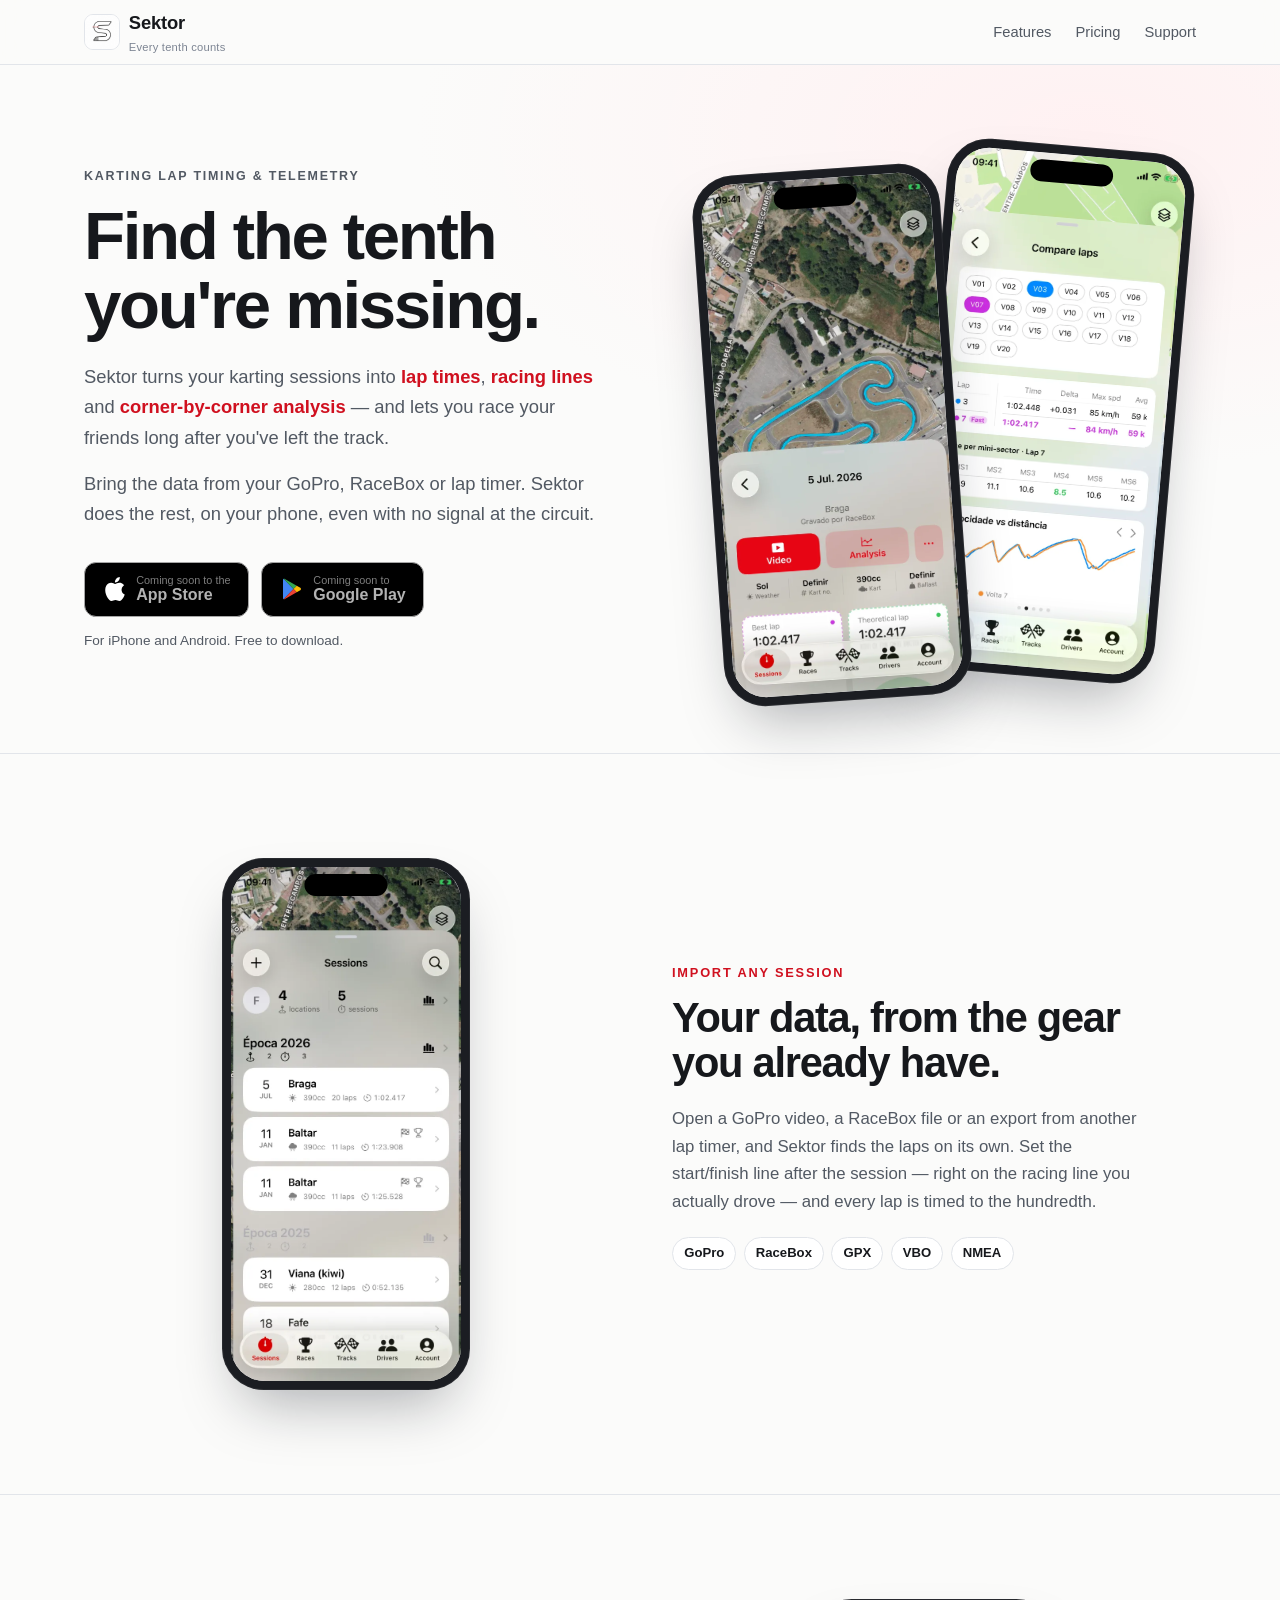
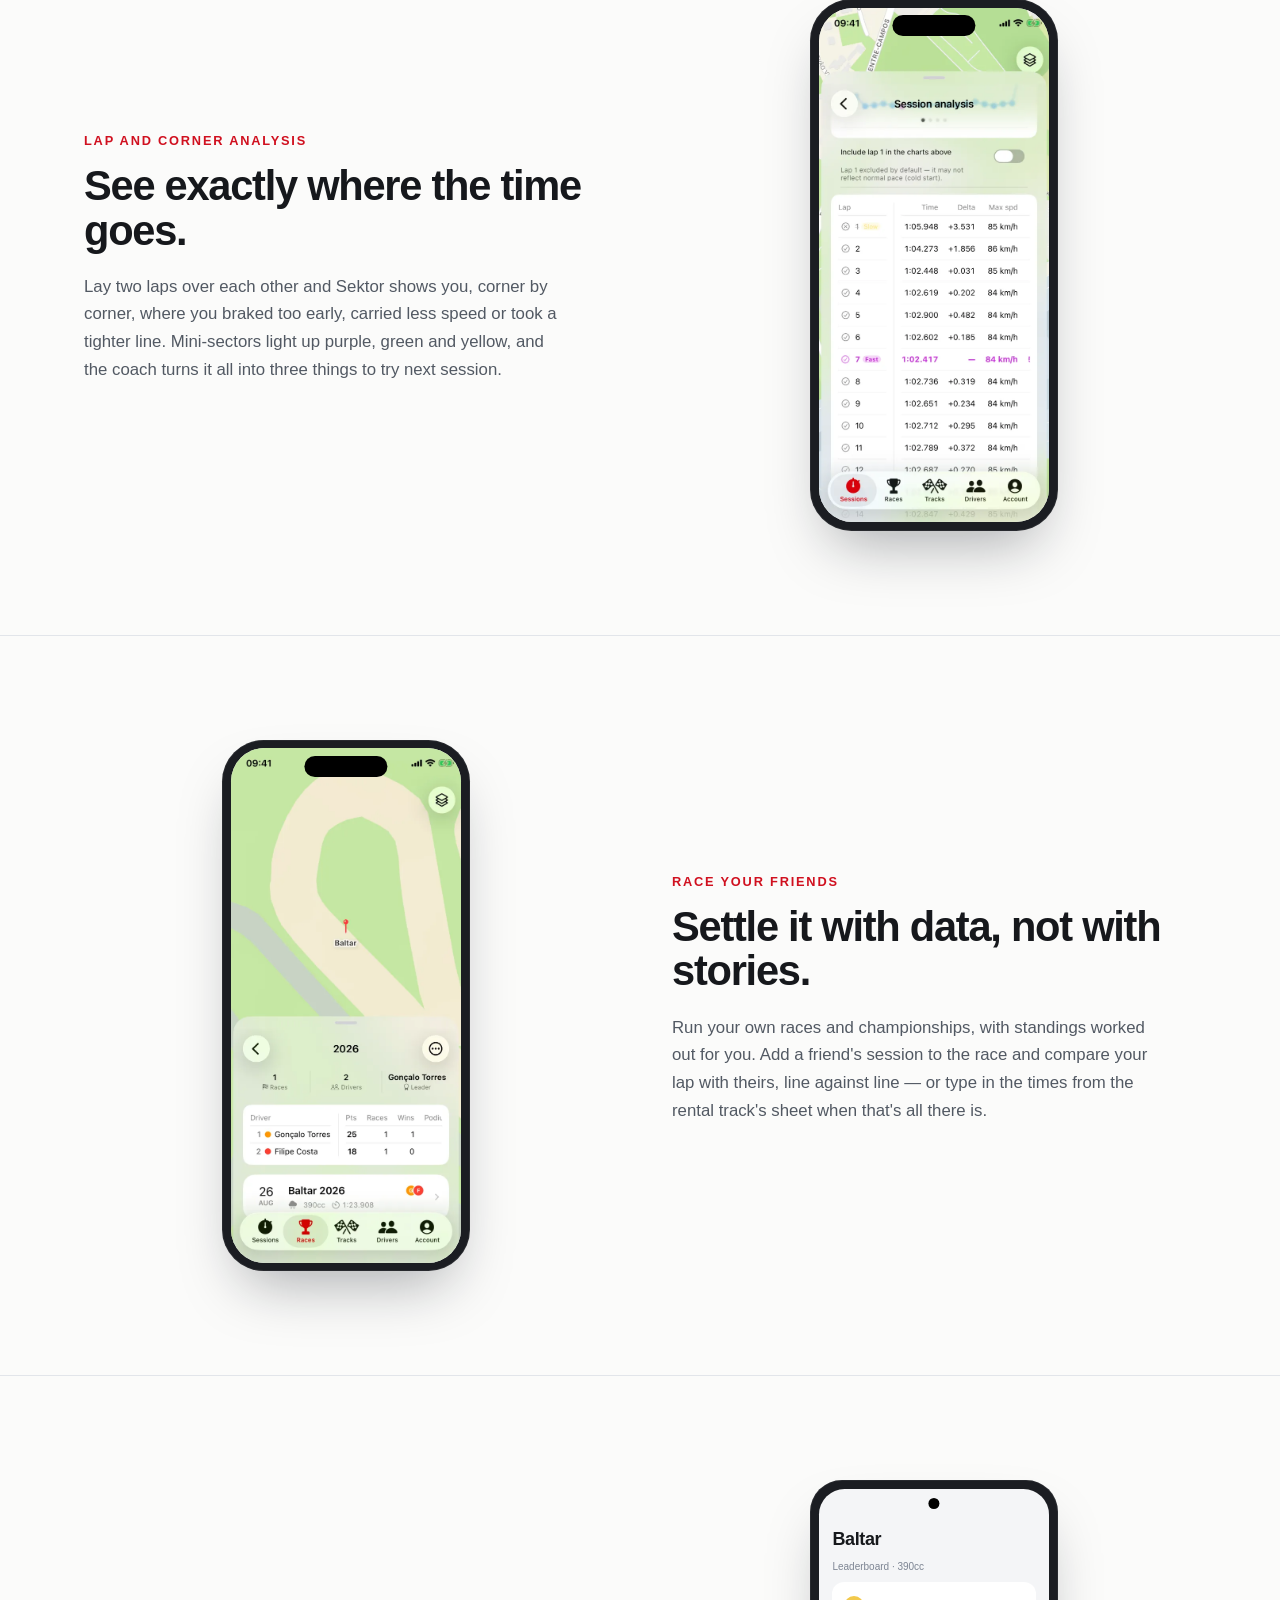
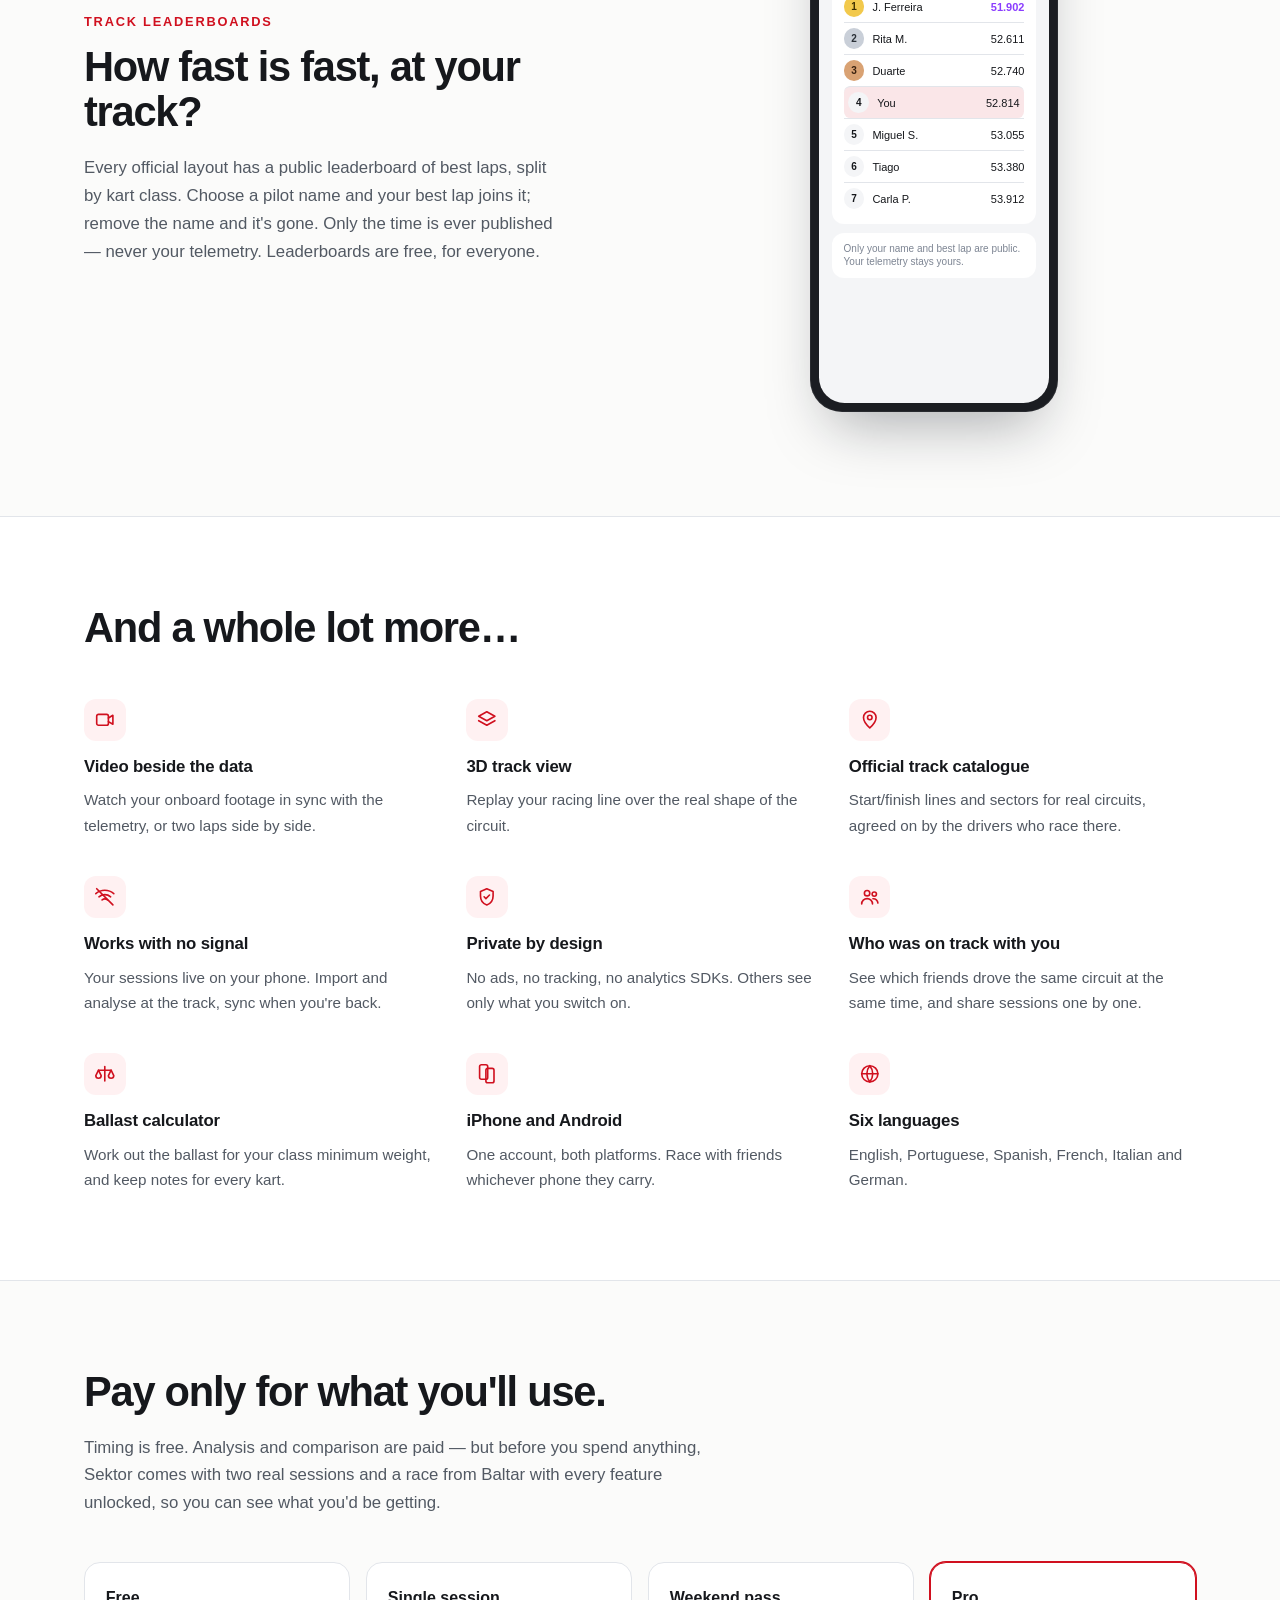
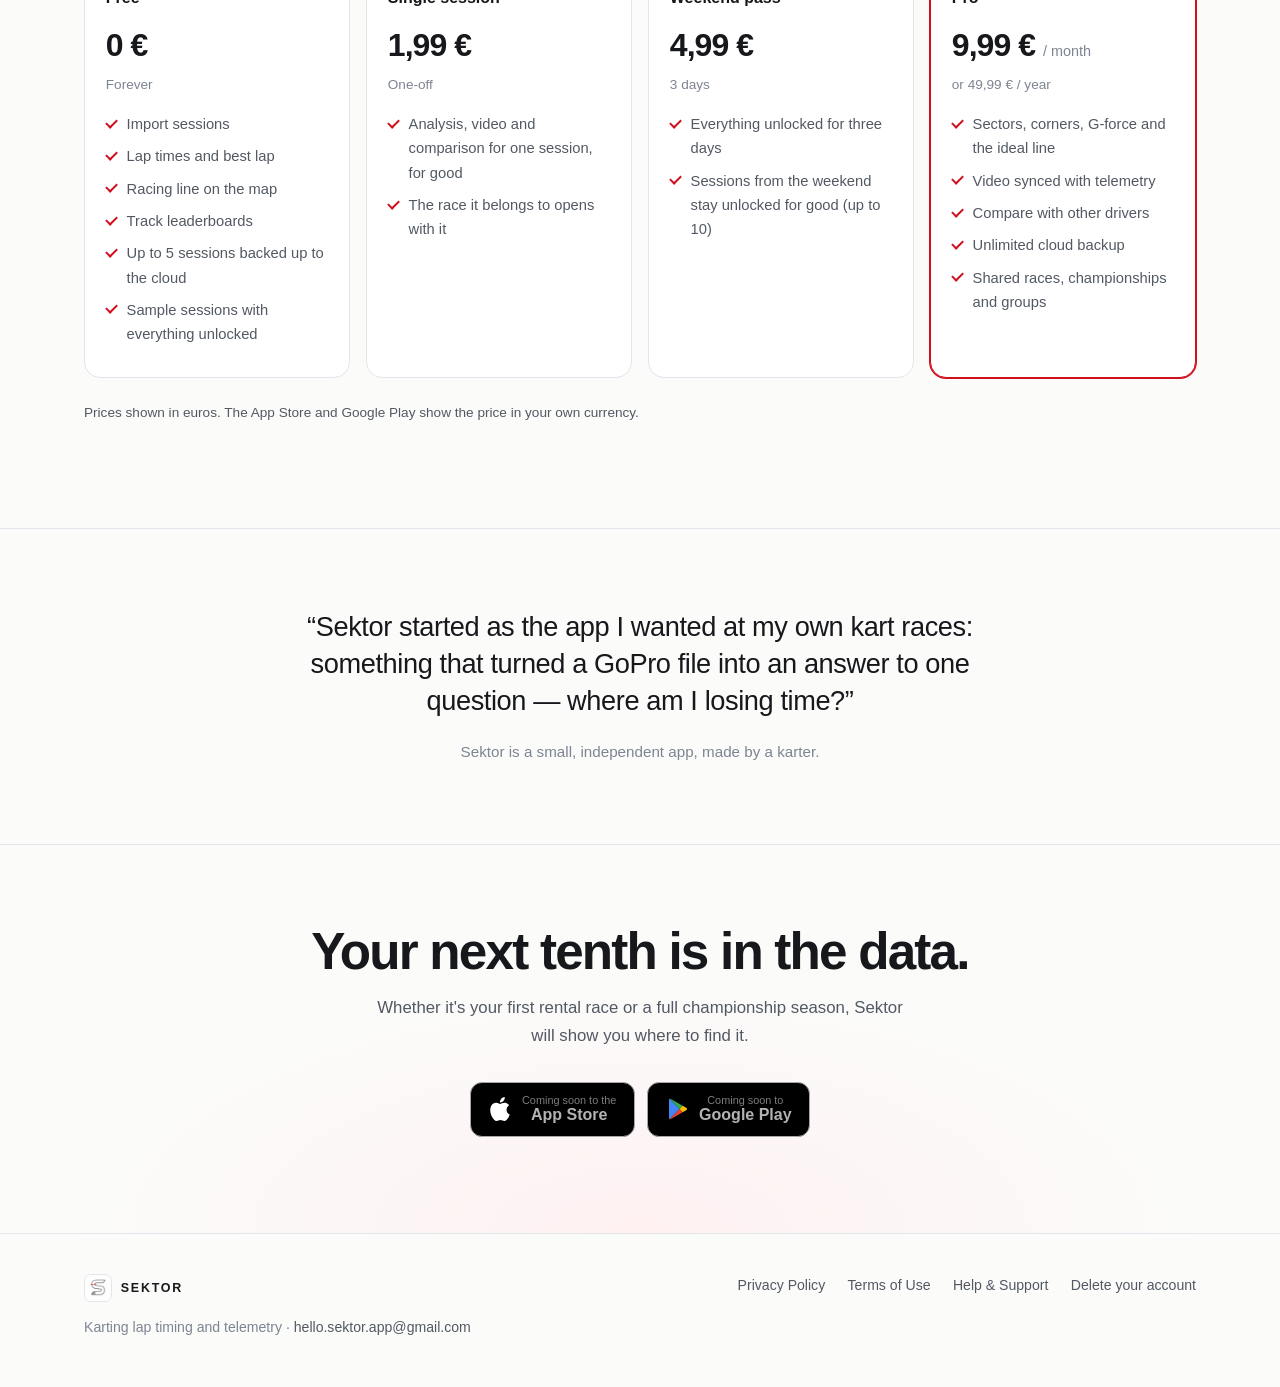
==== index.html @ b4185c24 "Botoes das lojas com os logotipos originais Co-Authored-By: Claude Opus 5.5 <noreply@anthropic.com>" ====
<!DOCTYPE html>
<html lang="en">
<head>
<meta charset="utf-8">
<meta name="viewport" content="width=device-width, initial-scale=1">
<title>Sektor · Karting lap timing and telemetry</title>
<meta name="description" content="Sektor turns your karting sessions into lap times, racing lines and corner-by-corner analysis — and lets you race your friends long after you've left the track. For iPhone and Android.">
<meta name="color-scheme" content="light dark">
<link rel="icon" href="icon.png">
<link rel="apple-touch-icon" href="icon.png">
<link rel="stylesheet" href="style.css">
</head>
<body class="home">

<svg width="0" height="0" style="position:absolute" aria-hidden="true">
  <defs>
    <linearGradient id="speed" x1="0" y1="0" x2="1" y2="1">
      <stop offset="0" stop-color="#e60514"/>
      <stop offset=".35" stop-color="#f2b705"/>
      <stop offset=".6" stop-color="#1fb85a"/>
      <stop offset=".85" stop-color="#f2b705"/>
      <stop offset="1" stop-color="#e60514"/>
    </linearGradient>
    <path id="track" d="M60 90 C60 65 85 60 105 70 L150 92 C172 103 170 130 148 134 L110 140 C95 143 95 158 110 162 L150 172 C175 179 172 212 148 216 L70 226 C45 229 35 210 45 195 L60 170 C68 158 62 145 50 140 C35 133 40 115 60 90 Z"/>
  </defs>
</svg>

<header class="topbar">
  <div class="container">
    <a class="brand" href="./"><img src="icon.png" alt=""><span>Sektor<small>Every tenth counts</small></span></a>
    <nav>
      <a href="#features">Features</a>
      <a href="#pricing">Pricing</a>
      <a href="suporte.html">Support</a>
    </nav>
  </div>
</header>

<main>

<section class="hero">
  <div class="container">
    <div>
      <p class="eyebrow">Karting lap timing &amp; telemetry</p>
      <h1>Find the tenth you're missing.</h1>
      <p class="lead">Sektor turns your karting sessions into <strong>lap times</strong>, <strong>racing lines</strong> and <strong>corner-by-corner analysis</strong> — and lets you race your friends long after you've left the track.</p>
      <p class="lead">Bring the data from your GoPro, RaceBox or lap timer. Sektor does the rest, on your phone, even with no signal at the circuit.</p>
      <div class="stores">
        <span class="store"><svg viewBox="0 0 24 24"><path d="M12.152 6.896c-.948 0-2.415-1.078-3.96-1.04-2.04.027-3.91 1.183-4.961 3.014-2.117 3.675-.546 9.103 1.519 12.09 1.013 1.454 2.208 3.09 3.792 3.039 1.52-.065 2.09-.987 3.935-.987 1.831 0 2.35.987 3.96.948 1.637-.026 2.676-1.48 3.676-2.948 1.156-1.688 1.636-3.325 1.662-3.415-.039-.013-3.182-1.221-3.22-4.857-.026-3.04 2.48-4.494 2.597-4.559-1.429-2.09-3.623-2.324-4.39-2.376-2-.156-3.675 1.09-4.61 1.09ZM15.53 3.83c.843-1.012 1.4-2.427 1.245-3.83-1.207.052-2.662.805-3.532 1.818-.78.896-1.454 2.338-1.273 3.714 1.338.104 2.715-.688 3.559-1.701"/></svg><span><span>Coming soon to the</span><b>App Store</b></span></span>
        <span class="store"><svg viewBox="0 0 24 24"><path fill="#4285F4" d="M3.6 1.8 13.5 12l-9.9 10.2c-.4-.2-.6-.6-.6-1.1V2.9c0-.5.2-.9.6-1.1Z"/><path fill="#34A853" d="M3.6 1.8c.3-.2.8-.2 1.3.1l11.8 6.8-3.2 3.3Z"/><path fill="#FBBC04" d="m16.7 8.7 3.6 2.1c.9.5.9 1.9 0 2.4l-3.6 2.1-3.2-3.3Z"/><path fill="#EA4335" d="M3.6 22.2 13.5 12l3.2 3.3-11.8 6.8c-.5.3-1 .3-1.3.1Z"/></svg><span><span>Coming soon to</span><b>Google Play</b></span></span>
      </div>
      <p class="store-note">For iPhone and Android. Free to download.</p>
    </div>

    <div class="phones" aria-hidden="true">
      <div class="phone ios">
        <div class="screen">
          <img src="screenshots/session-map.webp" alt="" width="600" height="1299">
        </div>
      </div>

      <div class="phone ios">
        <div class="screen">
          <img src="screenshots/compare-laps.webp" alt="" width="600" height="1299">
        </div>
      </div>
    </div>
  </div>
</section>

<section class="feature" id="features">
  <div class="container">
    <div class="copy">
      <h2>Import any session</h2>
      <h3>Your data, from the gear you already have.</h3>
      <p>Open a GoPro video, a RaceBox file or an export from another lap timer, and Sektor finds the laps on its own. Set the start/finish line after the session — right on the racing line you actually drove — and every lap is timed to the hundredth.</p>
      <ul class="chips">
        <li>GoPro</li><li>RaceBox</li><li>GPX</li><li>VBO</li><li>NMEA</li>
      </ul>
    </div>
    <div class="visual" aria-hidden="true">
      <div class="phone ios solo">
        <div class="screen">
          <img src="screenshots/sessions-list.webp" alt="" loading="lazy" width="600" height="1299">
        </div>
      </div>
    </div>
  </div>
</section>

<section class="feature">
  <div class="container">
    <div class="copy">
      <h2>Lap and corner analysis</h2>
      <h3>See exactly where the time goes.</h3>
      <p>Lay two laps over each other and Sektor shows you, corner by corner, where you braked too early, carried less speed or took a tighter line. Mini-sectors light up purple, green and yellow, and the coach turns it all into three things to try next session.</p>
    </div>
    <div class="visual" aria-hidden="true">
      <div class="phone ios solo">
        <div class="screen">
          <img src="screenshots/lap-table.webp" alt="" loading="lazy" width="600" height="1299">
        </div>
      </div>
    </div>
  </div>
</section>

<section class="feature">
  <div class="container">
    <div class="copy">
      <h2>Race your friends</h2>
      <h3>Settle it with data, not with stories.</h3>
      <p>Run your own races and championships, with standings worked out for you. Add a friend's session to the race and compare your lap with theirs, line against line — or type in the times from the rental track's sheet when that's all there is.</p>
    </div>
    <div class="visual" aria-hidden="true">
      <div class="phone ios solo">
        <div class="screen">
          <img src="screenshots/championship.webp" alt="" loading="lazy" width="600" height="1299">
        </div>
      </div>
    </div>
  </div>
</section>

<section class="feature">
  <div class="container">
    <div class="copy">
      <h2>Track leaderboards</h2>
      <h3>How fast is fast, at your track?</h3>
      <p>Every official layout has a public leaderboard of best laps, split by kart class. Choose a pilot name and your best lap joins it; remove the name and it's gone. Only the time is ever published — never your telemetry. Leaderboards are free, for everyone.</p>
    </div>
    <div class="visual" aria-hidden="true">
      <div class="phone android solo">
        <div class="screen">
          <div class="pane">
            <h3>Baltar</h3>
            <div class="sub">Leaderboard · 390cc</div>
            <div class="card">
              <ul class="rows">
                <li style="border-top:0"><span class="pos p1">1</span><span class="who">J. Ferreira</span><span class="best">51.902</span></li>
                <li><span class="pos p2">2</span><span class="who">Rita M.</span><span>52.611</span></li>
                <li><span class="pos p3">3</span><span class="who">Duarte</span><span>52.740</span></li>
                <li class="me"><span class="pos">4</span><span class="who">You</span><span>52.814</span></li>
                <li><span class="pos">5</span><span class="who">Miguel S.</span><span>53.055</span></li>
                <li><span class="pos">6</span><span class="who">Tiago</span><span>53.380</span></li>
                <li><span class="pos">7</span><span class="who">Carla P.</span><span>53.912</span></li>
              </ul>
            </div>
            <div class="card">
              <div class="sub">Only your name and best lap are public. Your telemetry stays yours.</div>
            </div>
          </div>
        </div>
      </div>
    </div>
  </div>
</section>

<section class="more">
  <div class="container">
    <h2 class="section-title">And a whole lot more…</h2>
    <div class="grid">
      <div>
        <div class="icon"><svg viewBox="0 0 24 24"><rect x="3" y="6" width="13" height="12" rx="2"/><path d="m16 10 5-3v10l-5-3"/></svg></div>
        <h4>Video beside the data</h4>
        <p>Watch your onboard footage in sync with the telemetry, or two laps side by side.</p>
      </div>
      <div>
        <div class="icon"><svg viewBox="0 0 24 24"><path d="M12 3 3 8l9 5 9-5-9-5Z"/><path d="m3 13 9 5 9-5"/></svg></div>
        <h4>3D track view</h4>
        <p>Replay your racing line over the real shape of the circuit.</p>
      </div>
      <div>
        <div class="icon"><svg viewBox="0 0 24 24"><path d="M12 21s-7-6.2-7-11.5A7 7 0 0 1 19 9.5C19 14.8 12 21 12 21Z"/><circle cx="12" cy="9.5" r="2.5"/></svg></div>
        <h4>Official track catalogue</h4>
        <p>Start/finish lines and sectors for real circuits, agreed on by the drivers who race there.</p>
      </div>
      <div>
        <div class="icon"><svg viewBox="0 0 24 24"><path d="M2 8.5a15 15 0 0 1 20 0"/><path d="M5.5 12a10 10 0 0 1 13 0"/><path d="M9 15.5a5 5 0 0 1 6 0"/><path d="M3 3l18 18"/></svg></div>
        <h4>Works with no signal</h4>
        <p>Your sessions live on your phone. Import and analyse at the track, sync when you're back.</p>
      </div>
      <div>
        <div class="icon"><svg viewBox="0 0 24 24"><path d="M12 3 5 6v5c0 4.5 3 8.5 7 10 4-1.5 7-5.5 7-10V6l-7-3Z"/><path d="m9 12 2 2 4-4"/></svg></div>
        <h4>Private by design</h4>
        <p>No ads, no tracking, no analytics SDKs. Others see only what you switch on.</p>
      </div>
      <div>
        <div class="icon"><svg viewBox="0 0 24 24"><circle cx="9" cy="8" r="3"/><path d="M3 20a6 6 0 0 1 12 0"/><circle cx="17" cy="9" r="2.4"/><path d="M15.5 14.2A5 5 0 0 1 21 19"/></svg></div>
        <h4>Who was on track with you</h4>
        <p>See which friends drove the same circuit at the same time, and share sessions one by one.</p>
      </div>
      <div>
        <div class="icon"><svg viewBox="0 0 24 24"><path d="M12 4v16"/><path d="M5 8h14"/><path d="m5 8-3 6a3 3 0 0 0 6 0L5 8Z"/><path d="m19 8-3 6a3 3 0 0 0 6 0l-3-6Z"/></svg></div>
        <h4>Ballast calculator</h4>
        <p>Work out the ballast for your class minimum weight, and keep notes for every kart.</p>
      </div>
      <div>
        <div class="icon"><svg viewBox="0 0 24 24"><rect x="4" y="2" width="9" height="16" rx="2"/><rect x="11" y="6" width="9" height="16" rx="2"/></svg></div>
        <h4>iPhone and Android</h4>
        <p>One account, both platforms. Race with friends whichever phone they carry.</p>
      </div>
      <div>
        <div class="icon"><svg viewBox="0 0 24 24"><circle cx="12" cy="12" r="9"/><path d="M3 12h18"/><path d="M12 3a14 14 0 0 1 0 18a14 14 0 0 1 0-18Z"/></svg></div>
        <h4>Six languages</h4>
        <p>English, Portuguese, Spanish, French, Italian and German.</p>
      </div>
    </div>
  </div>
</section>

<section class="pricing" id="pricing">
  <div class="container">
    <h2 class="section-title">Pay only for what you'll use.</h2>
    <p class="intro">Timing is free. Analysis and comparison are paid — but before you spend anything, Sektor comes with two real sessions and a race from Baltar with every feature unlocked, so you can see what you'd be getting.</p>
    <div class="plans">
      <div class="plan">
        <h4>Free</h4>
        <div class="price">0 €</div>
        <p class="alt">Forever</p>
        <ul>
          <li>Import sessions</li>
          <li>Lap times and best lap</li>
          <li>Racing line on the map</li>
          <li>Track leaderboards</li>
          <li>Up to 5 sessions backed up to the cloud</li>
          <li>Sample sessions with everything unlocked</li>
        </ul>
      </div>
      <div class="plan">
        <h4>Single session</h4>
        <div class="price">1,99 €</div>
        <p class="alt">One-off</p>
        <ul>
          <li>Analysis, video and comparison for one session, for good</li>
          <li>The race it belongs to opens with it</li>
        </ul>
      </div>
      <div class="plan">
        <h4>Weekend pass</h4>
        <div class="price">4,99 €</div>
        <p class="alt">3 days</p>
        <ul>
          <li>Everything unlocked for three days</li>
          <li>Sessions from the weekend stay unlocked for good (up to 10)</li>
        </ul>
      </div>
      <div class="plan featured">
        <h4>Pro</h4>
        <div class="price">9,99 € <small>/ month</small></div>
        <p class="alt">or 49,99 € / year</p>
        <ul>
          <li>Sectors, corners, G-force and the ideal line</li>
          <li>Video synced with telemetry</li>
          <li>Compare with other drivers</li>
          <li>Unlimited cloud backup</li>
          <li>Shared races, championships and groups</li>
        </ul>
      </div>
    </div>
    <p class="fineprint">Prices shown in euros. The App Store and Google Play show the price in your own currency.</p>
  </div>
</section>

<section class="maker">
  <div class="container">
    <blockquote>“Sektor started as the app I wanted at my own kart races: something that turned a GoPro file into an answer to one question — where am I losing time?”</blockquote>
    <cite>Sektor is a small, independent app, made by a karter.</cite>
  </div>
</section>

<section class="cta">
  <div class="container">
    <h2>Your next tenth is in the data.</h2>
    <p>Whether it's your first rental race or a full championship season, Sektor will show you where to find it.</p>
    <div class="stores">
      <span class="store"><svg viewBox="0 0 24 24"><path d="M12.152 6.896c-.948 0-2.415-1.078-3.96-1.04-2.04.027-3.91 1.183-4.961 3.014-2.117 3.675-.546 9.103 1.519 12.09 1.013 1.454 2.208 3.09 3.792 3.039 1.52-.065 2.09-.987 3.935-.987 1.831 0 2.35.987 3.96.948 1.637-.026 2.676-1.48 3.676-2.948 1.156-1.688 1.636-3.325 1.662-3.415-.039-.013-3.182-1.221-3.22-4.857-.026-3.04 2.48-4.494 2.597-4.559-1.429-2.09-3.623-2.324-4.39-2.376-2-.156-3.675 1.09-4.61 1.09ZM15.53 3.83c.843-1.012 1.4-2.427 1.245-3.83-1.207.052-2.662.805-3.532 1.818-.78.896-1.454 2.338-1.273 3.714 1.338.104 2.715-.688 3.559-1.701"/></svg><span><span>Coming soon to the</span><b>App Store</b></span></span>
      <span class="store"><svg viewBox="0 0 24 24"><path fill="#4285F4" d="M3.6 1.8 13.5 12l-9.9 10.2c-.4-.2-.6-.6-.6-1.1V2.9c0-.5.2-.9.6-1.1Z"/><path fill="#34A853" d="M3.6 1.8c.3-.2.8-.2 1.3.1l11.8 6.8-3.2 3.3Z"/><path fill="#FBBC04" d="m16.7 8.7 3.6 2.1c.9.5.9 1.9 0 2.4l-3.6 2.1-3.2-3.3Z"/><path fill="#EA4335" d="M3.6 22.2 13.5 12l3.2 3.3-11.8 6.8c-.5.3-1 .3-1.3.1Z"/></svg><span><span>Coming soon to</span><b>Google Play</b></span></span>
    </div>
  </div>
</section>

</main>

<footer class="footer">
  <div class="container">
    <div>
      <a class="brand" href="./" style="color:var(--ink);font-weight:700"><img src="icon.png" alt="">Sektor</a>
      <p>Karting lap timing and telemetry · <a href="mailto:hello.sektor.app@gmail.com">hello.sektor.app@gmail.com</a></p>
    </div>
    <nav>
      <a href="privacidade.html">Privacy Policy</a>
      <a href="termos.html">Terms of Use</a>
      <a href="suporte.html">Help &amp; Support</a>
      <a href="apagar-conta.html">Delete your account</a>
    </nav>
  </div>
</footer>

</body>
</html>
---- style.css ----
:root {
  --ground: #fbfbfa;
  --surface: #ffffff;
  --ink: #16181c;
  --ink-soft: #525963;
  --ink-faint: #7d8593;
  --line: #e2e5ea;
  --accent: #d0101f;
  --code-bg: #f0f2f5;
}
@media (prefers-color-scheme: dark) {
  :root {
    --ground: #0e1013;
    --surface: #16191e;
    --ink: #e8eaee;
    --ink-soft: #a5adb9;
    --ink-faint: #79818e;
    --line: #272d35;
    --accent: #ff5a66;
    --code-bg: #1d222a;
  }
}
* { box-sizing: border-box; }
html { -webkit-text-size-adjust: 100%; }
body {
  margin: 0;
  background: var(--ground);
  color: var(--ink);
  font: 16px/1.65 -apple-system, BlinkMacSystemFont, "Segoe UI", Roboto, Helvetica, Arial, sans-serif;
  -webkit-font-smoothing: antialiased;
}
.wrap { max-width: 44rem; margin: 0 auto; padding: 3rem 1.25rem 5rem; }
header.site { border-bottom: 1px solid var(--line); padding-bottom: 1.5rem; margin-bottom: 2.5rem; }
.brand {
  font-size: .78rem; letter-spacing: .14em; text-transform: uppercase;
  color: var(--accent); font-weight: 600; text-decoration: none;
}
h1 { font-size: 1.95rem; line-height: 1.2; letter-spacing: -.02em; margin: .9rem 0 .4rem; }
.updated { color: var(--ink-faint); font-size: .85rem; margin: 0; }
h2 {
  font-size: 1.15rem; letter-spacing: -.01em; margin: 2.6rem 0 .8rem;
  padding-top: 1.4rem; border-top: 1px solid var(--line);
}
h2:first-of-type { border-top: 0; padding-top: 0; }
h3 { font-size: .98rem; margin: 1.6rem 0 .4rem; }
p, li { color: var(--ink-soft); }
p { margin: 0 0 1rem; }
strong { color: var(--ink); font-weight: 600; }
ul, ol { padding-left: 1.3rem; margin: 0 0 1rem; }
li { margin-bottom: .5rem; }
a { color: var(--accent); }
a:hover { text-decoration: none; }
code {
  font-family: ui-monospace, SFMono-Regular, Menlo, monospace;
  font-size: .88em; background: var(--code-bg); padding: .12em .4em; border-radius: 4px;
}
table { width: 100%; border-collapse: collapse; margin: 0 0 1.25rem; font-size: .93rem; }
th, td { text-align: left; padding: .6rem .7rem; border-bottom: 1px solid var(--line); vertical-align: top; }
th { color: var(--ink); font-weight: 600; font-size: .8rem; text-transform: uppercase; letter-spacing: .05em; }
td { color: var(--ink-soft); }
.wide { overflow-x: auto; }
.lead { font-size: 1.05rem; color: var(--ink-soft); }
.box {
  background: var(--surface); border: 1px solid var(--line);
  border-radius: 8px; padding: 1rem 1.15rem; margin: 0 0 1.25rem;
}
.box p:last-child { margin-bottom: 0; }
footer.site {
  margin-top: 3.5rem; padding-top: 1.5rem; border-top: 1px solid var(--line);
  font-size: .87rem; color: var(--ink-faint);
}
footer.site a { margin-right: 1.1rem; }

/* Brand mark, shared by the landing page and the legal pages */
.brand { display: inline-flex; align-items: center; gap: .55rem; }
.brand img { width: 28px; height: 28px; border-radius: 7px; border: 1px solid var(--line); background: #fff; }

/* ---- Landing page (body.home) ---- */
.home {
  --purple: #8b3dff;
  --green: #1fb85a;
  --yellow: #f2b705;
  --tint: #fff1f2;
  --screen: #f4f5f7;
  --bezel: #1b1d22;
}
@media (prefers-color-scheme: dark) {
  .home { --purple: #a874ff; --tint: #2a1517; --screen: #111317; --bezel: #000; }
}
.home { font-size: 17px; overflow-x: hidden; }
.home p, .home li { color: var(--ink-soft); }
.container { max-width: 72rem; margin: 0 auto; padding: 0 1.25rem; }

.topbar { position: sticky; top: 0; z-index: 10; background: color-mix(in srgb, var(--ground) 85%, transparent);
  backdrop-filter: saturate(1.4) blur(14px); -webkit-backdrop-filter: saturate(1.4) blur(14px); border-bottom: 1px solid var(--line); }
.topbar .container { display: flex; align-items: center; justify-content: space-between; height: 4rem; }
.topbar .brand { font-size: 1.15rem; letter-spacing: -.01em; text-transform: none; color: var(--ink); font-weight: 700; }
.topbar .brand img { width: 36px; height: 36px; border-radius: 9px; }
.topbar .brand small { display: block; font-size: .7rem; font-weight: 500; color: var(--ink-faint); letter-spacing: .02em; }
.topbar nav { display: flex; gap: 1.5rem; }
.topbar nav a { color: var(--ink-soft); text-decoration: none; font-size: .92rem; font-weight: 500; }
.topbar nav a:hover { color: var(--ink); }

.hero { padding: 5rem 0 4rem; background:
  radial-gradient(60rem 30rem at 85% 10%, var(--tint), transparent 70%); }
.hero .container { display: grid; grid-template-columns: 1.05fr 1fr; gap: 3rem; align-items: center; }
.eyebrow { font-size: .78rem; letter-spacing: .14em; text-transform: uppercase; color: var(--accent); font-weight: 700; margin: 0 0 1rem; }
.hero h1 { font-size: clamp(2.5rem, 5.6vw, 4.2rem); line-height: 1.02; letter-spacing: -.035em; margin: 0 0 1.4rem; }
.hero .lead { font-size: 1.15rem; max-width: 32rem; }
.hero .lead strong { color: var(--accent); font-weight: 600; }
.stores { display: flex; flex-wrap: wrap; gap: .75rem; margin-top: 2rem; }
.store { display: inline-flex; align-items: center; gap: .6rem; padding: .7rem 1.1rem; border-radius: 12px;
  background: #000; color: #fff; border: 1px solid #a6a6a6; text-decoration: none; line-height: 1.15; }
.store svg { width: 24px; height: 24px; fill: currentColor; flex: none; }
.store span { font-size: .68rem; opacity: .7; display: block; }
.store b { font-size: 1rem; font-weight: 600; }
.store-note { font-size: .85rem; color: var(--ink-faint); margin-top: .8rem; }

/* Phones */
.phones { position: relative; height: 34rem; }
.phone { position: absolute; width: 15.5rem; aspect-ratio: 9 / 19.3; border-radius: 2.6rem; background: var(--bezel);
  padding: .55rem; box-shadow: 0 30px 60px -20px rgba(15, 20, 30, .35), 0 0 0 1px rgba(255,255,255,.06) inset; }
.phone .screen { position: relative; height: 100%; border-radius: 2.1rem; overflow: hidden; background: var(--screen);
  font-size: 11px; line-height: 1.3; color: var(--ink); }
.phone.ios .screen::before { content: ""; position: absolute; top: .45rem; left: 50%; translate: -50% 0; width: 5.2rem; height: 1.35rem;
  border-radius: 1rem; background: #000; z-index: 3; }
.phone.android { border-radius: 2rem; }
.phone.android .screen { border-radius: 1.6rem; }
.phone.android .screen::before { content: ""; position: absolute; top: .55rem; left: 50%; translate: -50% 0; width: .7rem; height: .7rem;
  border-radius: 50%; background: #000; z-index: 3; }
.phones .phone:nth-child(1) { left: 6%; top: 1.5rem; rotate: -4deg; z-index: 2; }
.phones .phone:nth-child(2) { right: 4%; top: 0; rotate: 5deg; }
.phone.solo { position: relative; margin: 0 auto; }
.phone .screen > img { display: block; width: 100%; height: 100%; object-fit: cover; object-position: top; }

.map { position: absolute; inset: 0; background: #dfe7d9; }
@media (prefers-color-scheme: dark) { .map { background: #1d2420; } }
.map svg { width: 100%; height: 100%; display: block; }
.sheet { position: absolute; left: 0; right: 0; bottom: 0; background: var(--surface); border-radius: 1.2rem 1.2rem 0 0;
  padding: .6rem .85rem 1rem; box-shadow: 0 -6px 20px rgba(0,0,0,.12); }
.sheet::before { content: ""; display: block; width: 2.2rem; height: .25rem; border-radius: 1rem; background: var(--line); margin: 0 auto .6rem; }
.sheet h4, .pane h4 { margin: 0 0 .1rem; font-size: 13px; }
.sub { color: var(--ink-faint); font-size: 10px; }
.stats { display: grid; grid-template-columns: repeat(3, 1fr); gap: .4rem; margin: .55rem 0; }
.stats div { background: var(--screen); border-radius: .5rem; padding: .35rem .45rem; }
.stats b { display: block; font-size: 11.5px; white-space: nowrap; font-variant-numeric: tabular-nums; }
.stats .sub { white-space: nowrap; }
.rows { list-style: none; margin: 0; padding: 0; }
.rows li { display: flex; justify-content: space-between; align-items: center; padding: .32rem 0; border-top: 1px solid var(--line);
  margin: 0; color: var(--ink); font-variant-numeric: tabular-nums; }
.rows li span:first-child { color: var(--ink-faint); }
.best { color: var(--purple) !important; font-weight: 700; }
.good { color: var(--green); }
.pill { font-size: 9px; font-weight: 700; padding: .1rem .35rem; border-radius: .3rem; background: var(--purple); color: #fff; }

.pane { position: absolute; inset: 0; padding: 2.4rem .85rem .85rem; display: flex; flex-direction: column; gap: .55rem; }
.pane h3 { font-size: 18px; margin: 0; letter-spacing: -.02em; }
.card { background: var(--surface); border-radius: .75rem; padding: .6rem .7rem; }
.chart svg { width: 100%; display: block; }
.legend { display: flex; gap: .7rem; font-size: 9.5px; color: var(--ink-faint); margin-top: .3rem; }
.legend i { display: inline-block; width: .6rem; height: .2rem; border-radius: 1rem; vertical-align: middle; margin-right: .25rem; }
.file { display: flex; align-items: center; gap: .55rem; }
.file .ext { width: 2rem; height: 2rem; border-radius: .5rem; display: grid; place-items: center; font-size: 8.5px; font-weight: 800;
  color: #fff; flex: none; }
.file b { display: block; font-size: 11.5px; }
.progress { height: .3rem; border-radius: 1rem; background: var(--line); overflow: hidden; margin-top: .35rem; }
.progress i { display: block; height: 100%; width: 100%; background: var(--green); }
.corner { display: flex; justify-content: space-between; align-items: center; }
.corner b { font-size: 12px; }
.delta-bad { color: var(--accent); font-weight: 700; font-variant-numeric: tabular-nums; }
.delta-good { color: var(--green); font-weight: 700; font-variant-numeric: tabular-nums; }
.sectors { display: flex; gap: 2px; margin-top: .4rem; }
.sectors i { flex: 1; height: .4rem; border-radius: 2px; }
.pos { display: inline-grid; place-items: center; width: 1.3rem; height: 1.3rem; border-radius: 50%; font-size: 10px; font-weight: 800;
  background: var(--screen); color: var(--ink) !important; }
.p1 { background: #f2c94c; color: #3d2f00 !important; }
.p2 { background: #c9cfd8; color: #2b3138 !important; }
.p3 { background: #d9a273; color: #3a2210 !important; }
.who { flex: 1; margin-left: .5rem; color: var(--ink) !important; }
.me { background: color-mix(in srgb, var(--accent) 10%, transparent); border-radius: .4rem; padding-left: .3rem !important; padding-right: .3rem !important; }

/* Feature blocks */
.feature { padding: 5.5rem 0; border-top: 1px solid var(--line); }
.feature .container { display: grid; grid-template-columns: 1fr 1fr; gap: 4rem; align-items: center; }
.feature:nth-of-type(even) .copy { order: 2; }
.feature .copy h2 { font-size: .8rem; letter-spacing: .14em; text-transform: uppercase; color: var(--accent); margin: 0 0 .8rem;
  padding: 0; border: 0; }
.feature .copy h3 { font-size: clamp(1.8rem, 3.4vw, 2.6rem); line-height: 1.08; letter-spacing: -.03em; margin: 0 0 1.2rem; }
.feature .copy p { font-size: 1.05rem; max-width: 30rem; }
.feature .visual { display: flex; justify-content: center; padding: 1rem 0; }
.chips { display: flex; flex-wrap: wrap; gap: .45rem; margin-top: 1.3rem; padding: 0; list-style: none; }
.chips li { margin: 0; font-size: .82rem; font-weight: 600; padding: .3rem .7rem; border-radius: 2rem; border: 1px solid var(--line);
  background: var(--surface); color: var(--ink); }

/* More grid */
.more { padding: 5.5rem 0; border-top: 1px solid var(--line); background: var(--surface); }
.section-title { font-size: clamp(1.8rem, 3.4vw, 2.6rem); letter-spacing: -.03em; line-height: 1.1; margin: 0 0 3rem; padding: 0; border: 0; }
.grid { display: grid; grid-template-columns: repeat(3, 1fr); gap: 2.4rem 2.2rem; }
.grid h4 { font-size: 1.05rem; margin: .8rem 0 .4rem; letter-spacing: -.01em; }
.grid p { font-size: .95rem; margin: 0; }
.icon { width: 2.6rem; height: 2.6rem; border-radius: .75rem; display: grid; place-items: center; background: var(--tint); color: var(--accent); }
.icon svg { width: 1.35rem; height: 1.35rem; fill: none; stroke: currentColor; stroke-width: 1.8; stroke-linecap: round; stroke-linejoin: round; }

/* Pricing */
.pricing { padding: 5.5rem 0; border-top: 1px solid var(--line); }
.pricing .intro { max-width: 40rem; margin: -1.8rem 0 2.8rem; font-size: 1.05rem; }
.plans { display: grid; grid-template-columns: repeat(4, 1fr); gap: 1rem; }
.plan { background: var(--surface); border: 1px solid var(--line); border-radius: 1rem; padding: 1.4rem 1.3rem; display: flex; flex-direction: column; }
.plan.featured { border-color: var(--accent); box-shadow: 0 0 0 1px var(--accent); }
.plan h4 { margin: 0; font-size: 1rem; }
.price { font-size: 2rem; font-weight: 700; letter-spacing: -.03em; margin: .5rem 0 .1rem; color: var(--ink); }
.price small { font-size: .9rem; font-weight: 500; color: var(--ink-faint); letter-spacing: 0; }
.plan .alt { font-size: .85rem; color: var(--ink-faint); margin: 0 0 1rem; min-height: 1.3em; }
.plan ul { list-style: none; padding: 0; margin: 0; font-size: .92rem; }
.plan li { padding-left: 1.3rem; position: relative; margin-bottom: .5rem; }
.plan li::before { content: ""; position: absolute; left: 0; top: .45em; width: .55rem; height: .3rem; border-left: 2px solid var(--accent);
  border-bottom: 2px solid var(--accent); rotate: -45deg; }
.fineprint { font-size: .85rem; color: var(--ink-faint); margin-top: 1.5rem; }

/* Maker + CTA + footer */
.maker { padding: 5rem 0; border-top: 1px solid var(--line); }
.maker .container { max-width: 46rem; text-align: center; }
.maker blockquote { margin: 0; font-size: clamp(1.3rem, 2.4vw, 1.7rem); line-height: 1.35; letter-spacing: -.015em; color: var(--ink); font-weight: 500; }
.maker cite { display: block; margin-top: 1.2rem; font-style: normal; color: var(--ink-faint); font-size: .95rem; }
.cta { padding: 5rem 0 6rem; text-align: center; background: radial-gradient(50rem 22rem at 50% 100%, var(--tint), transparent 70%); border-top: 1px solid var(--line); }
.cta h2 { font-size: clamp(2rem, 4.5vw, 3.2rem); letter-spacing: -.035em; line-height: 1.05; margin: 0 0 1rem; padding: 0; border: 0; }
.cta p { max-width: 34rem; margin: 0 auto; font-size: 1.05rem; }
.cta .stores { justify-content: center; }
.footer { border-top: 1px solid var(--line); padding: 2.5rem 0 3rem; font-size: .88rem; color: var(--ink-faint); }
.footer .container { display: flex; flex-wrap: wrap; gap: 1.5rem 3rem; justify-content: space-between; align-items: flex-start; }
.footer nav { display: flex; flex-wrap: wrap; gap: .6rem 1.4rem; }
.footer a { color: var(--ink-soft); text-decoration: none; }
.footer a:hover { color: var(--accent); }
.footer p { margin: .4rem 0 0; color: var(--ink-faint); }

@media (max-width: 960px) {
  .plans { grid-template-columns: repeat(2, 1fr); }
  .grid { grid-template-columns: repeat(2, 1fr); }
}
@media (max-width: 800px) {
  .topbar nav { display: none; }
  .hero { padding: 3rem 0 2rem; }
  .hero .container, .feature .container { grid-template-columns: 1fr; gap: 2.5rem; }
  .feature:nth-of-type(even) .copy { order: 0; }
  .feature { padding: 4rem 0; }
  .phones { height: 30rem; max-width: 26rem; margin: 0 auto; width: 100%; }
  .phones .phone { width: 13.5rem; }
  .phones .phone:nth-child(1) { left: 0; }
  .phones .phone:nth-child(2) { right: 0; }
}
@media (max-width: 560px) {
  .grid, .plans { grid-template-columns: 1fr; }
  .phones { height: 25rem; }
  .phones .phone { width: 11.5rem; }
  .phone .screen { font-size: 9.5px; }
}
.home section[id] { scroll-margin-top: 4rem; }
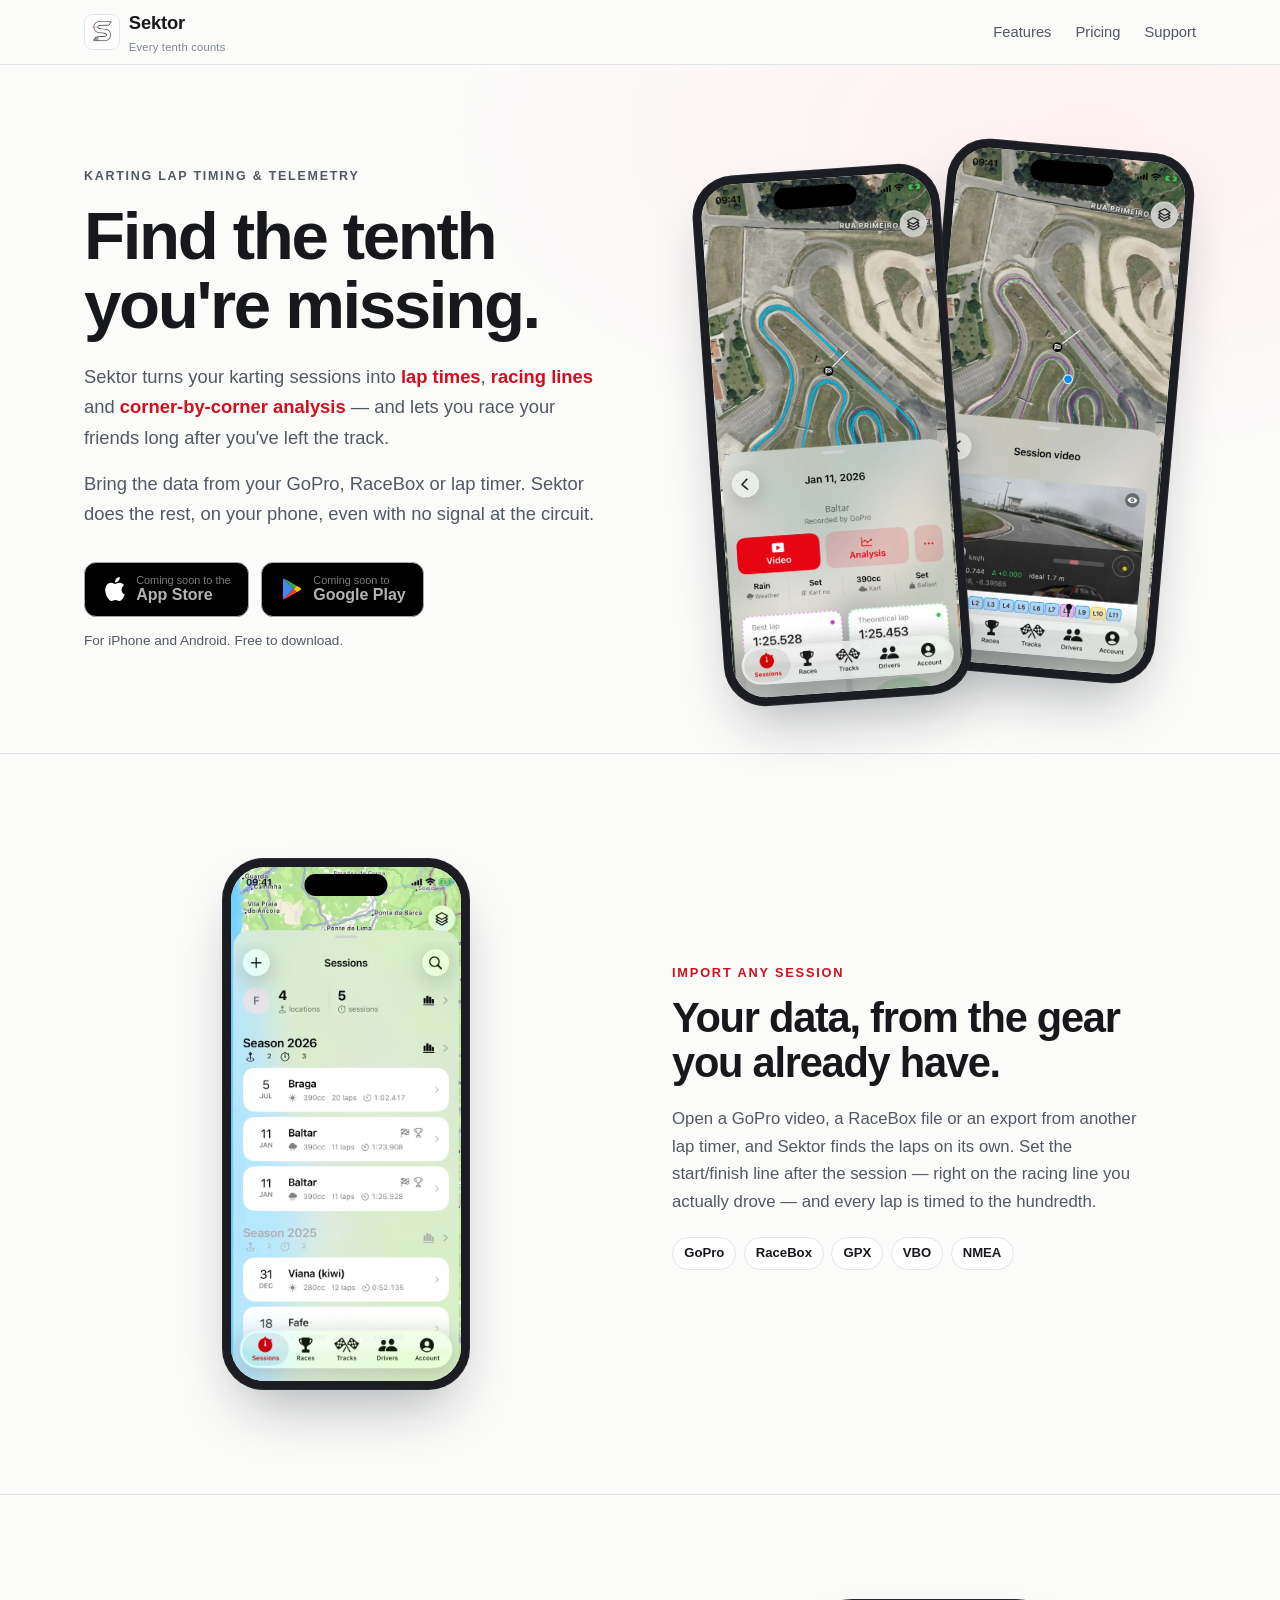
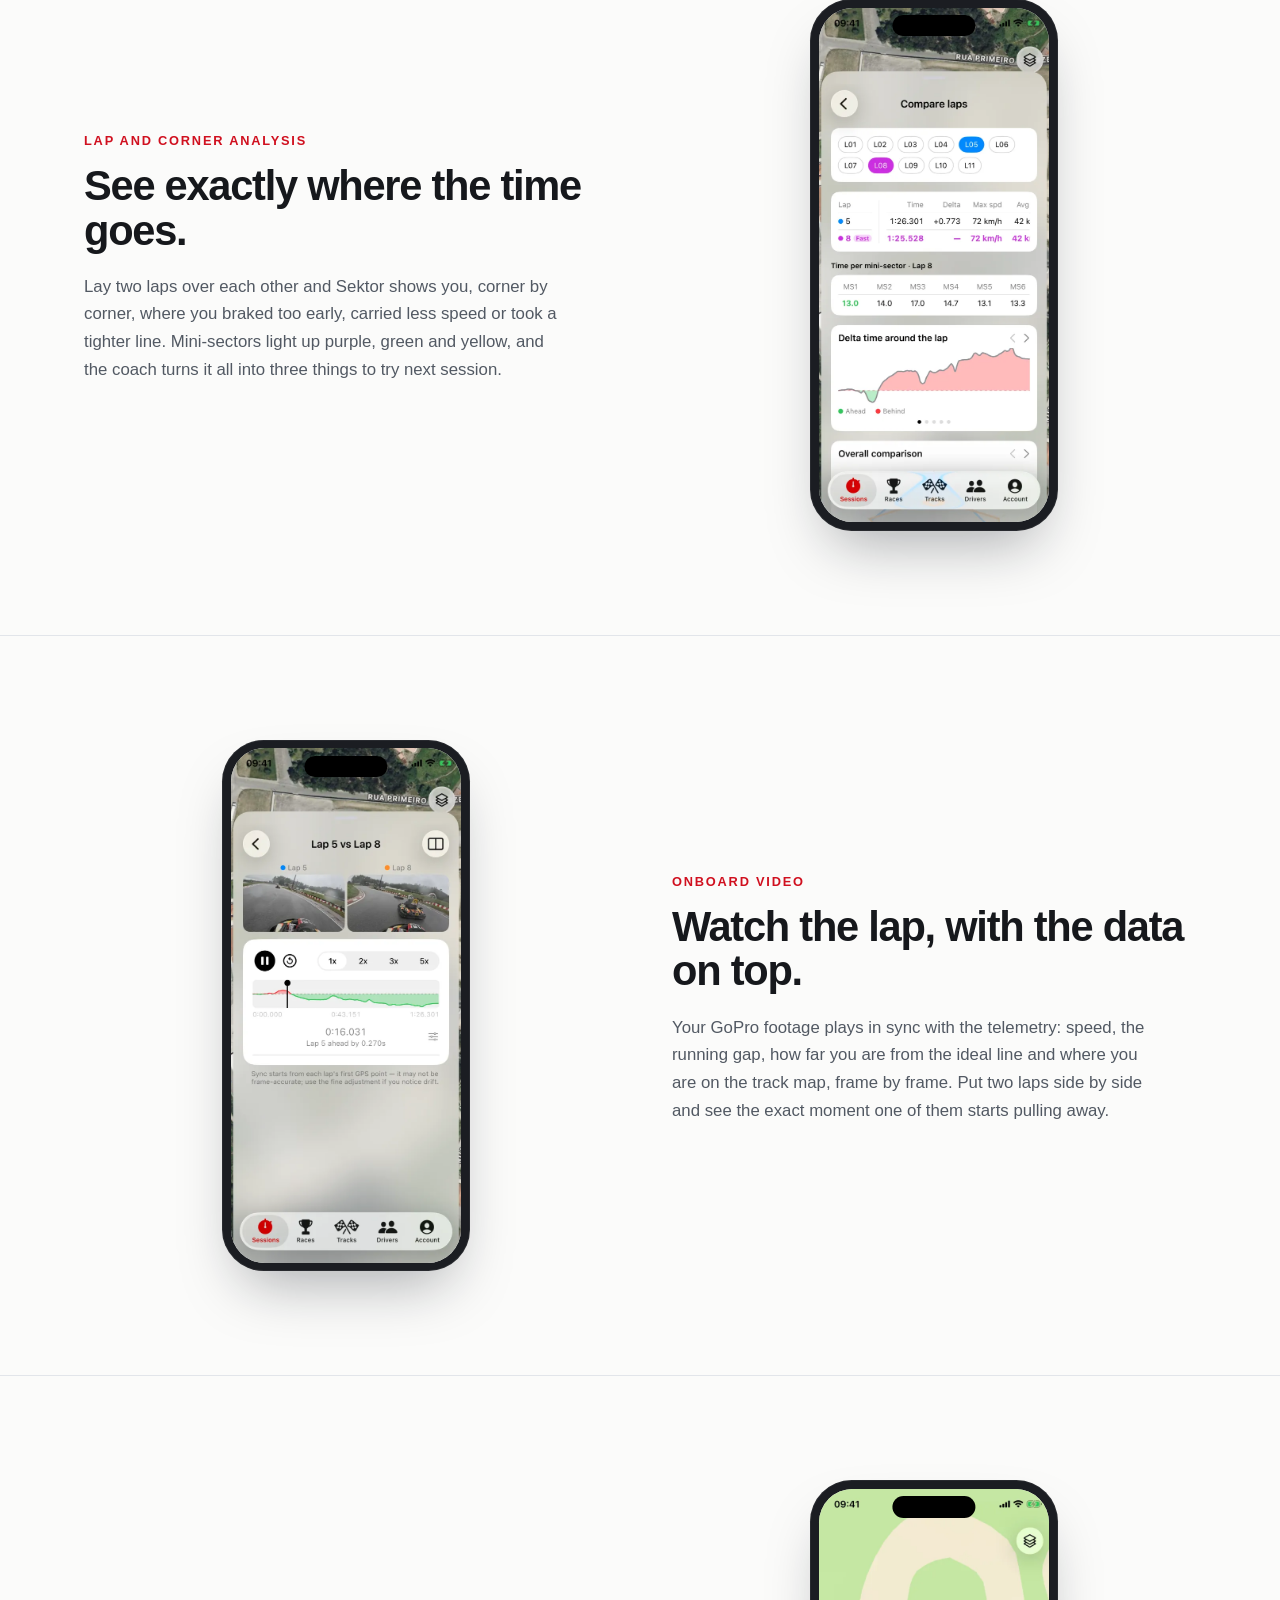
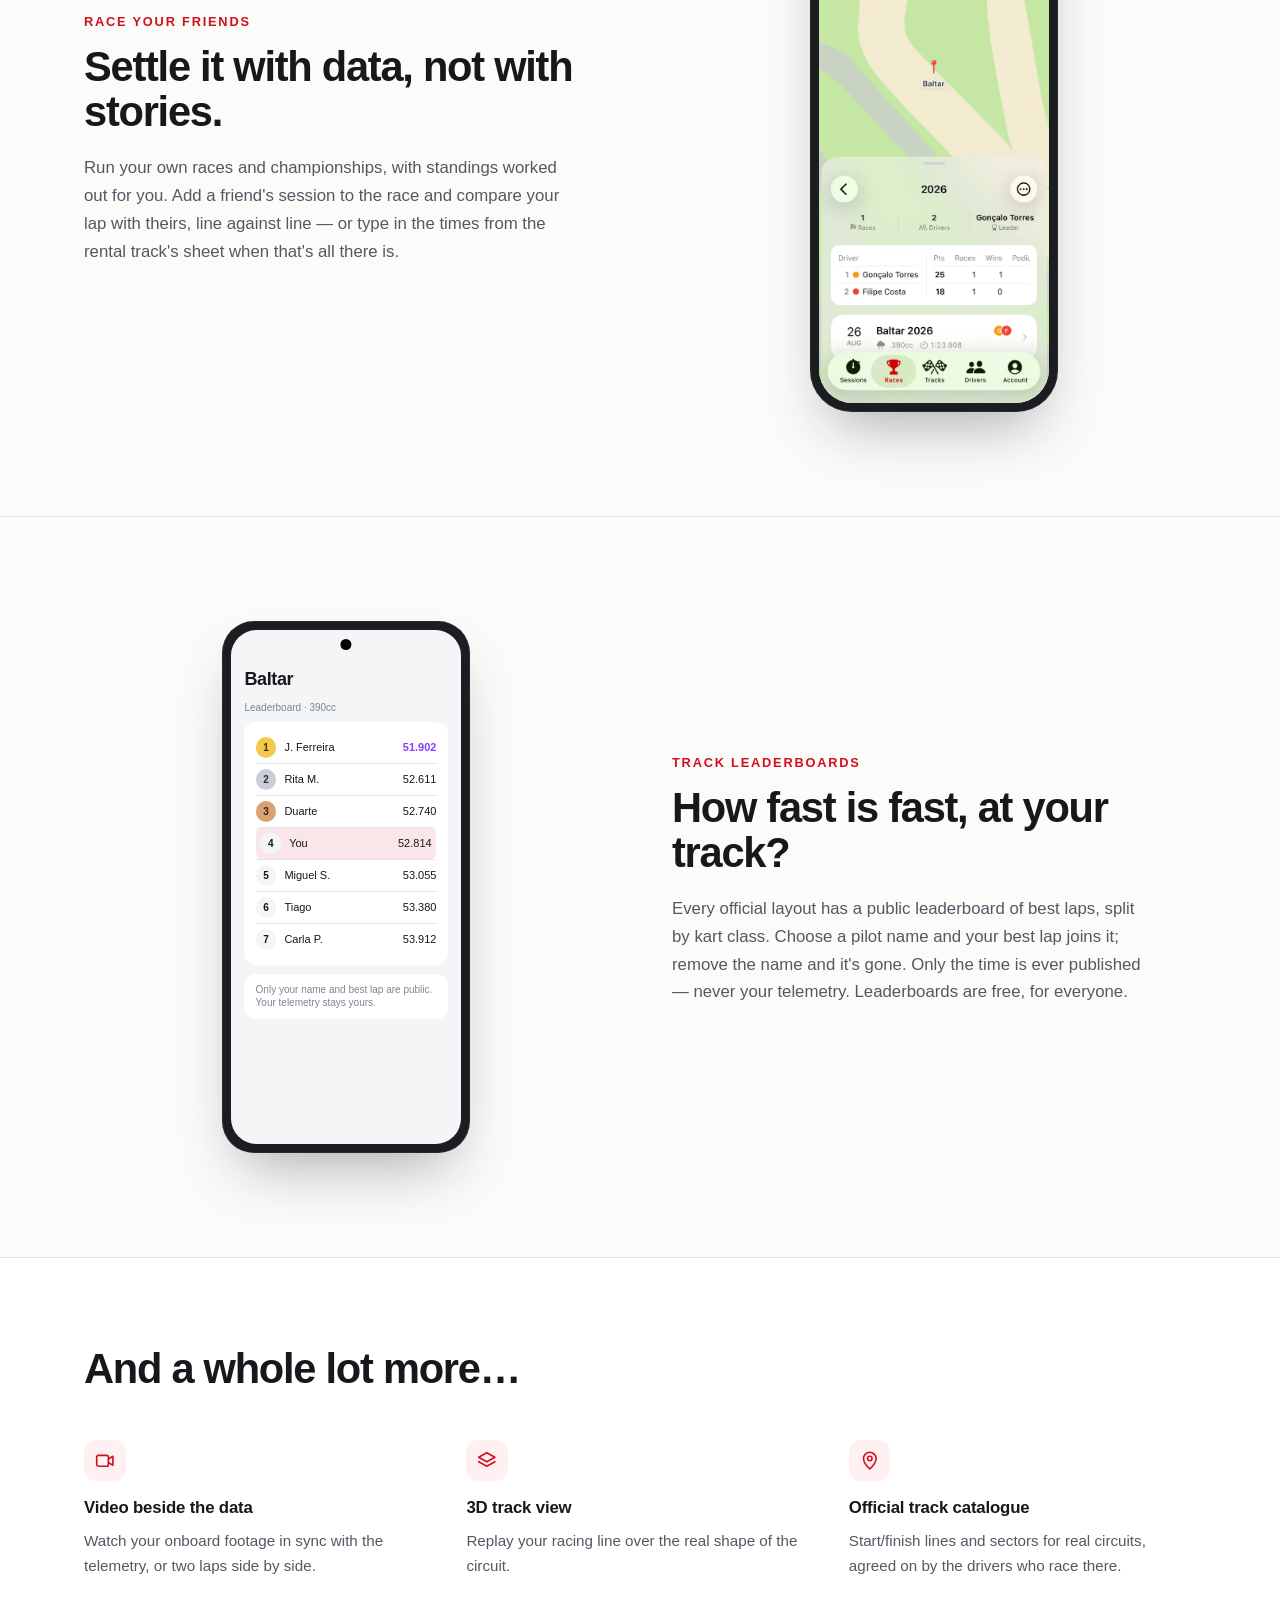
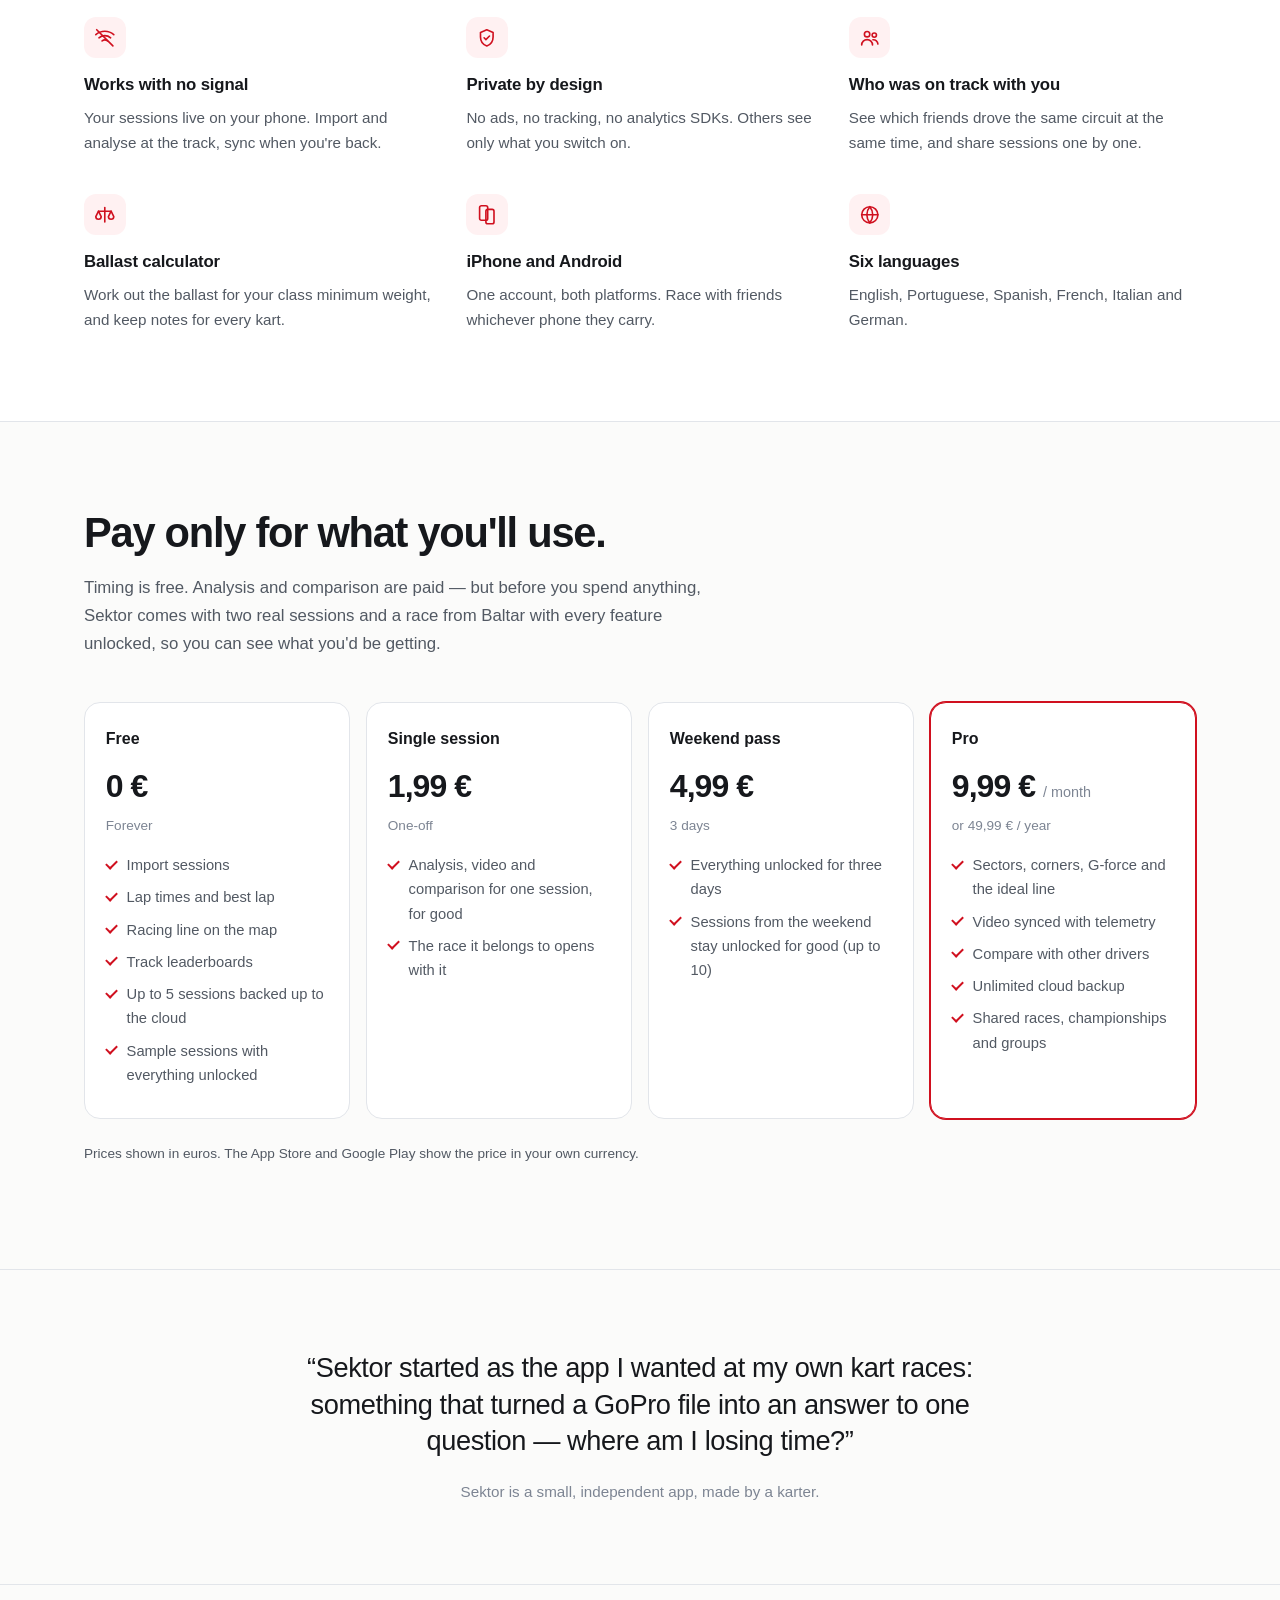
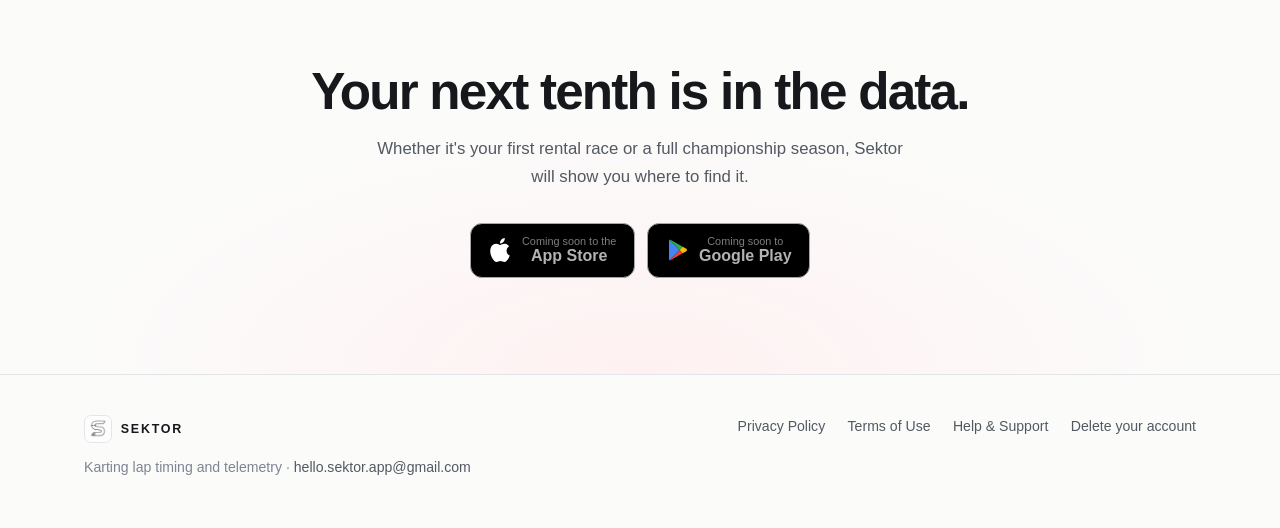
==== commit a460a0ea: "Capturas da sessao GoPro de Baltar, em ingles, e uma seccao de video Co-Authored-By: Claude Opus 5.5" ====
--- a/index.html
+++ b/index.html
@@ -6,8 +6,8 @@
 <title>Sektor · Karting lap timing and telemetry</title>
 <meta name="description" content="Sektor turns your karting sessions into lap times, racing lines and corner-by-corner analysis — and lets you race your friends long after you've left the track. For iPhone and Android.">
 <meta name="color-scheme" content="light dark">
-<link rel="icon" href="icon.png">
-<link rel="apple-touch-icon" href="icon.png">
+<link rel="icon" type="image/png" sizes="32x32" href="favicon-32.png?v=4">
+<link rel="apple-touch-icon" href="favicon-180.png?v=4">
 <link rel="stylesheet" href="style.css">
 </head>
 <body class="home">
@@ -61,7 +61,7 @@
 
       <div class="phone ios">
         <div class="screen">
-          <img src="screenshots/compare-laps.webp" alt="" width="600" height="1299">
+          <img src="screenshots/video.webp" alt="" width="600" height="1299">
         </div>
       </div>
     </div>
@@ -98,7 +98,24 @@
     <div class="visual" aria-hidden="true">
       <div class="phone ios solo">
         <div class="screen">
-          <img src="screenshots/lap-table.webp" alt="" loading="lazy" width="600" height="1299">
+          <img src="screenshots/compare-laps.webp" alt="" loading="lazy" width="600" height="1299">
+        </div>
+      </div>
+    </div>
+  </div>
+</section>
+
+<section class="feature">
+  <div class="container">
+    <div class="copy">
+      <h2>Onboard video</h2>
+      <h3>Watch the lap, with the data on top.</h3>
+      <p>Your GoPro footage plays in sync with the telemetry: speed, the running gap, how far you are from the ideal line and where you are on the track map, frame by frame. Put two laps side by side and see the exact moment one of them starts pulling away.</p>
+    </div>
+    <div class="visual" aria-hidden="true">
+      <div class="phone ios solo">
+        <div class="screen">
+          <img src="screenshots/video-compare.webp" alt="" loading="lazy" width="600" height="1299">
         </div>
       </div>
     </div>
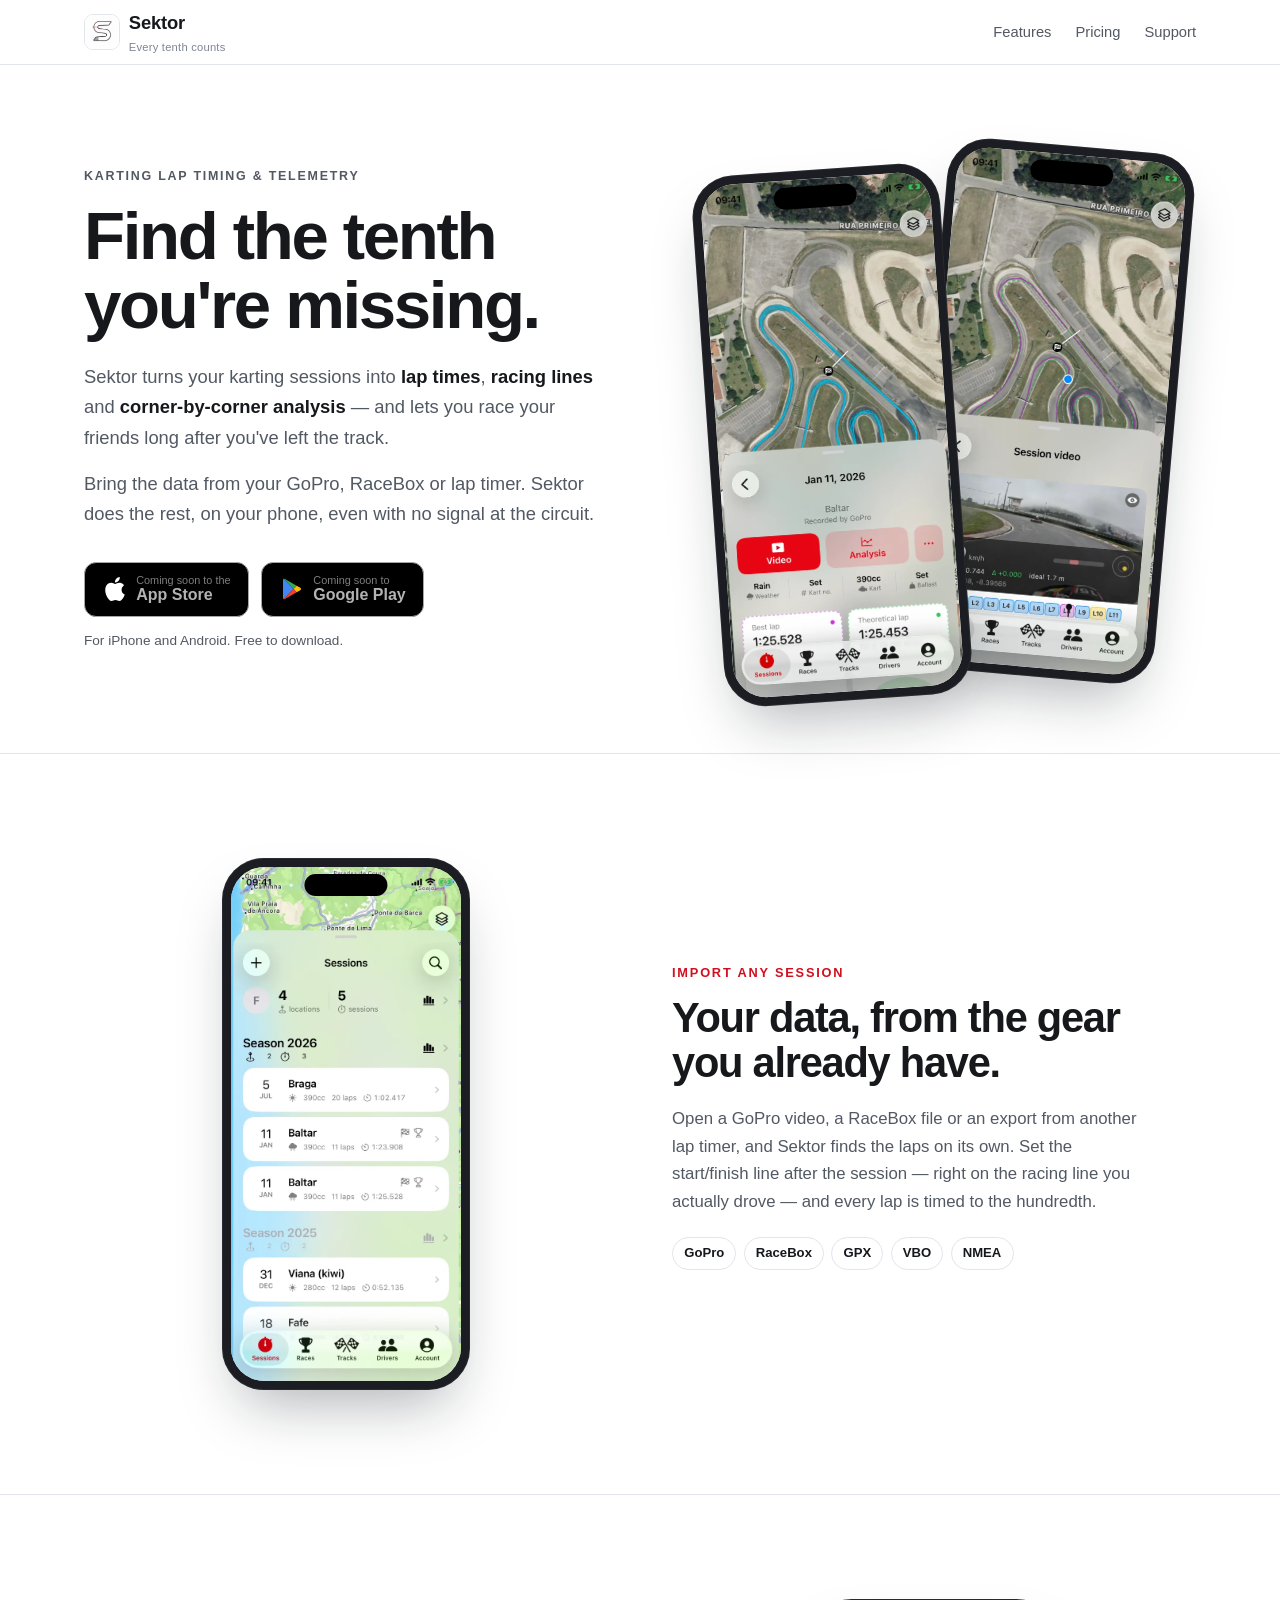
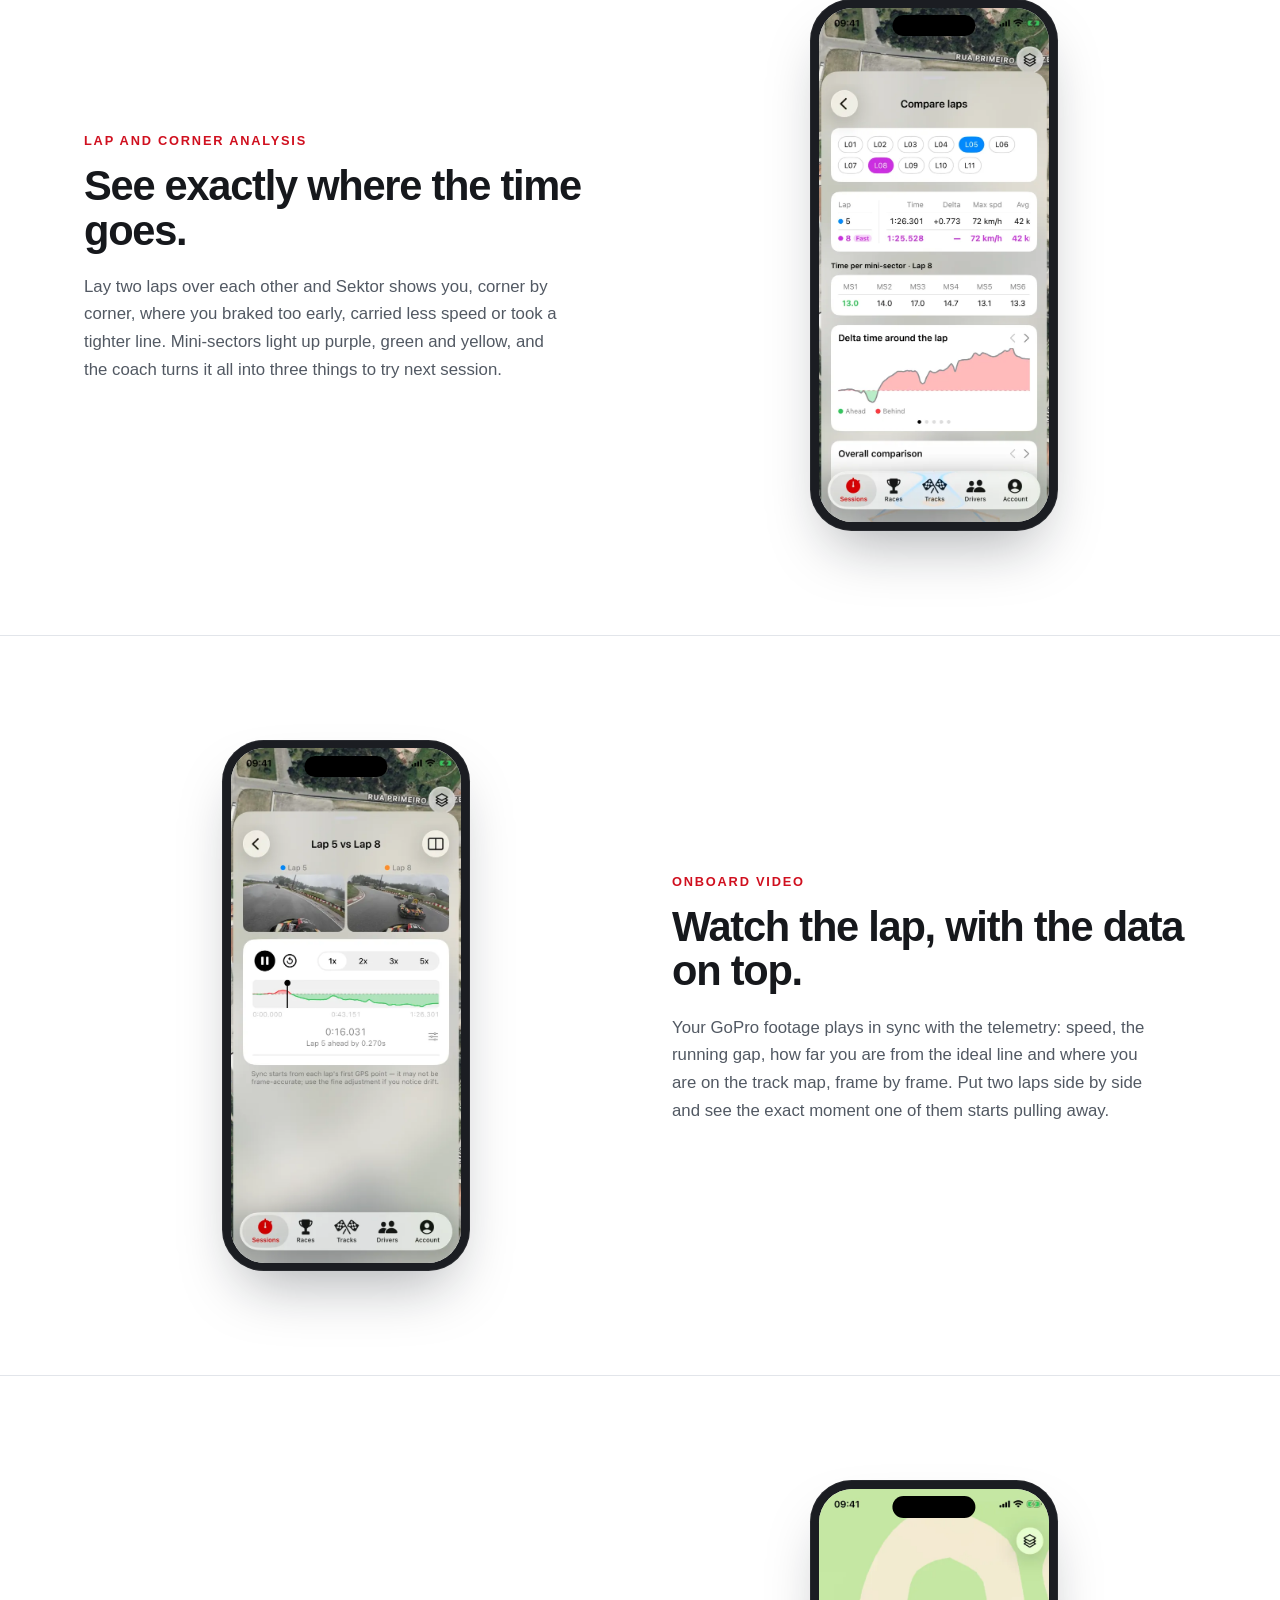
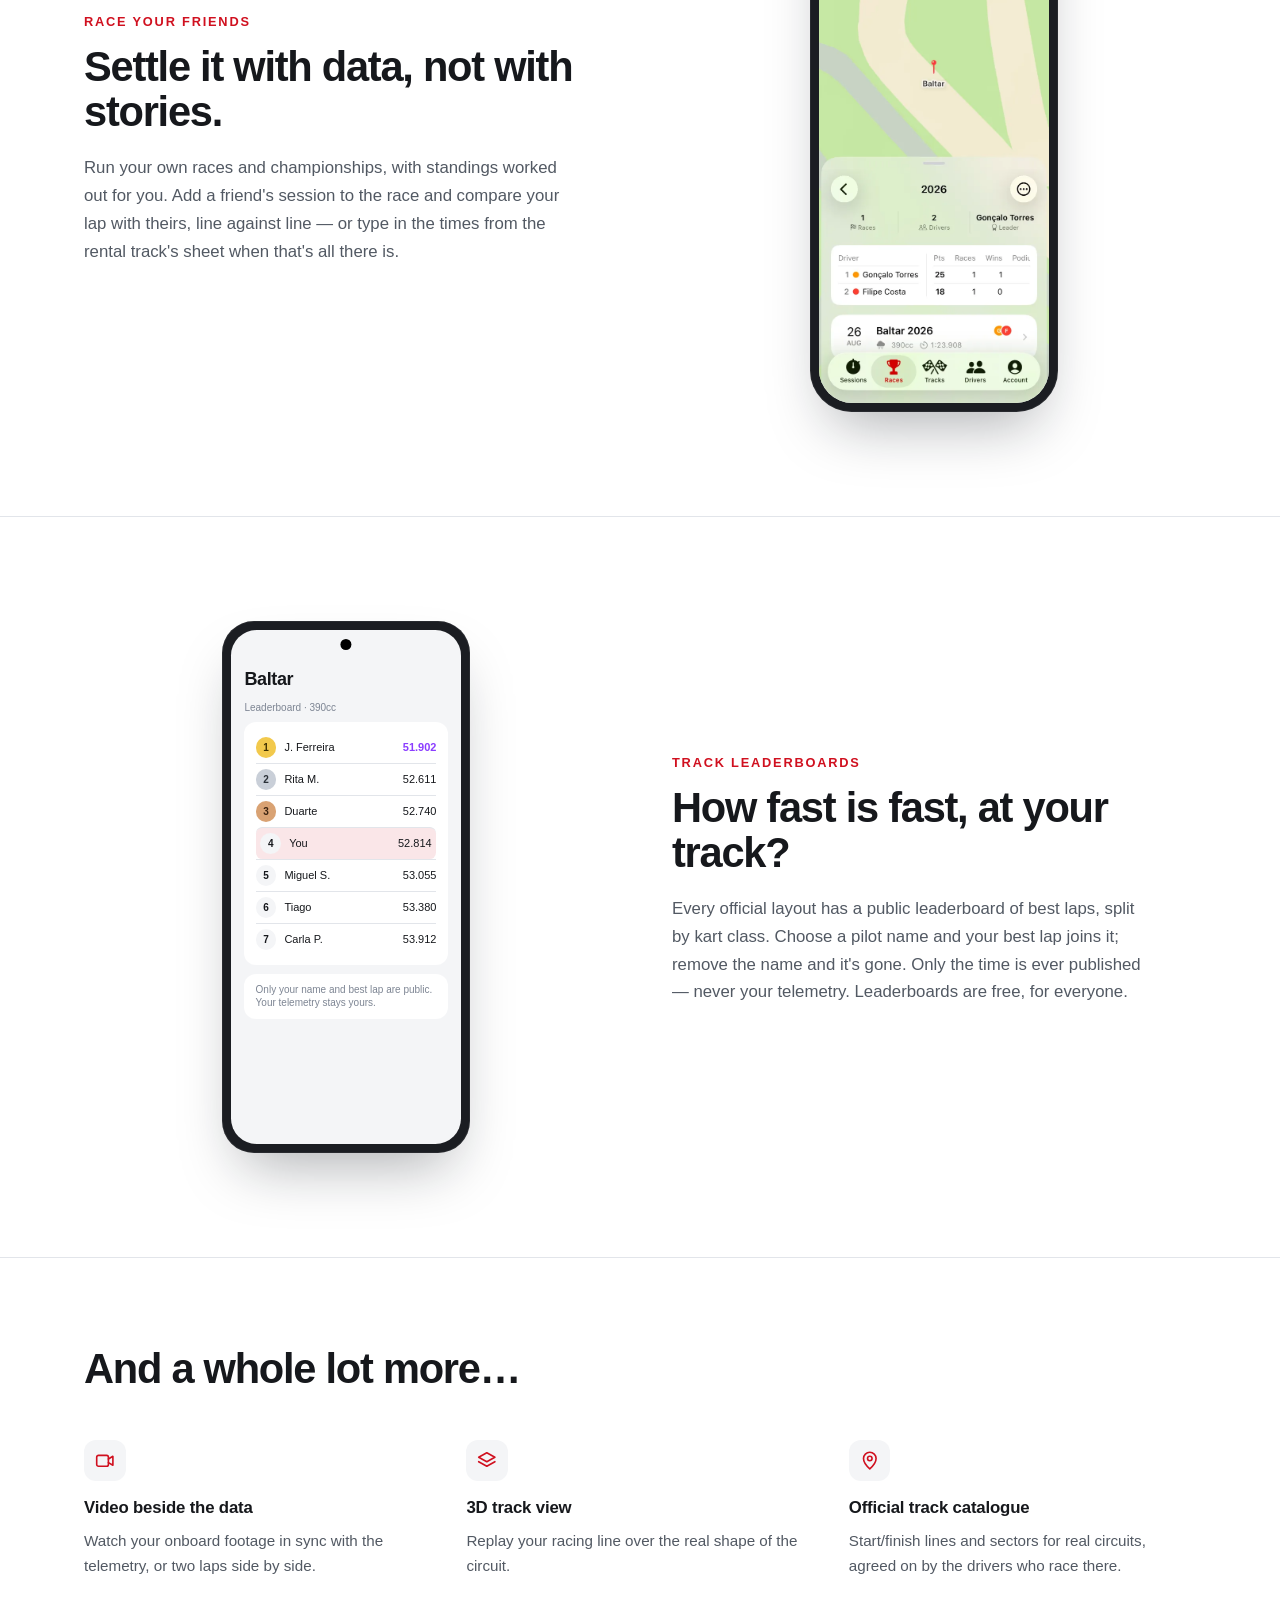
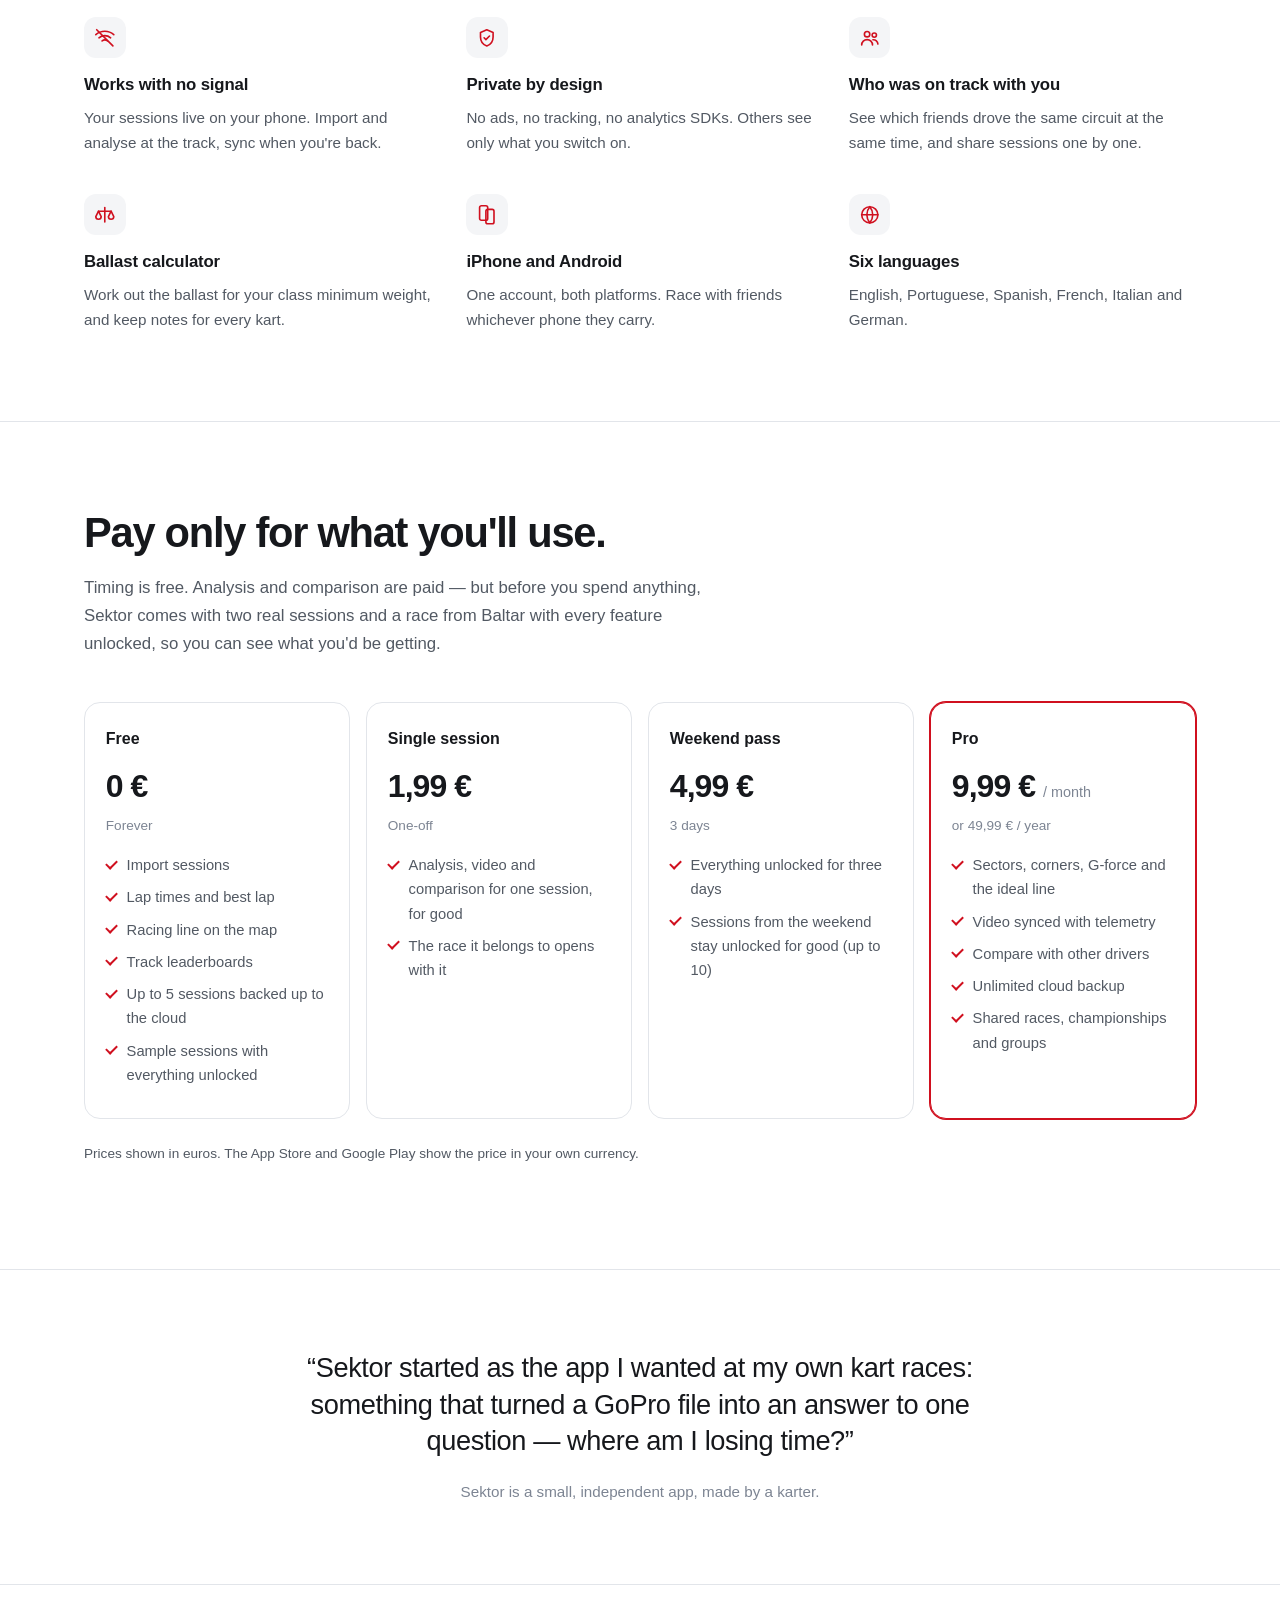
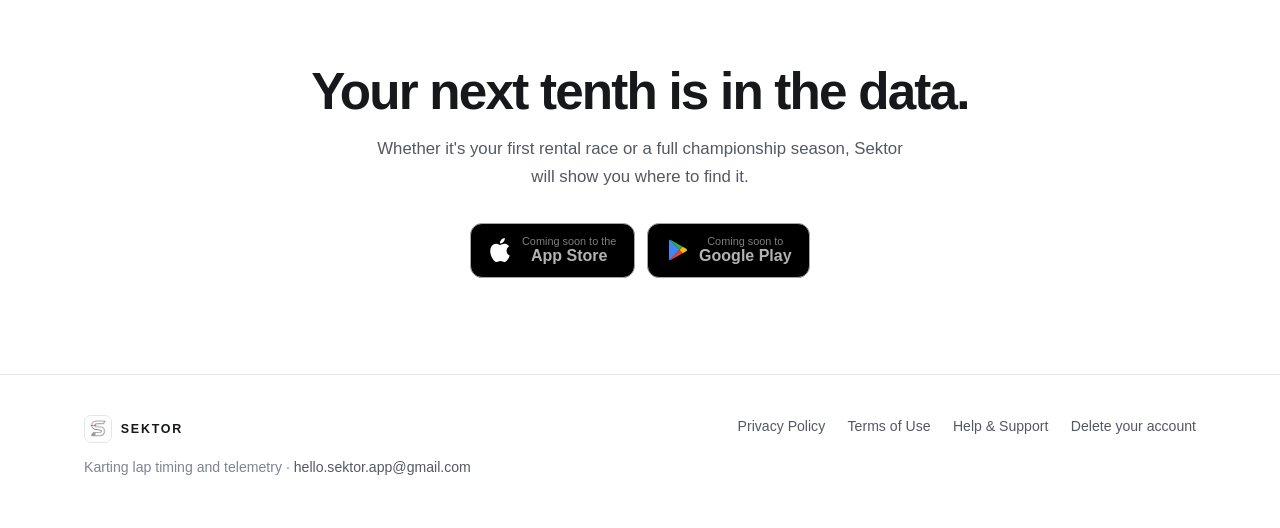
==== commit caa3afea: "Sempre branco, como o logo, com o vermelho so em pormenores; privacidade: convite do admin para um p" ====
--- a/index.html
+++ b/index.html
@@ -5,7 +5,7 @@
 <meta name="viewport" content="width=device-width, initial-scale=1">
 <title>Sektor · Karting lap timing and telemetry</title>
 <meta name="description" content="Sektor turns your karting sessions into lap times, racing lines and corner-by-corner analysis — and lets you race your friends long after you've left the track. For iPhone and Android.">
-<meta name="color-scheme" content="light dark">
+<meta name="color-scheme" content="light">
 <link rel="icon" type="image/png" sizes="32x32" href="favicon-32.png?v=4">
 <link rel="apple-touch-icon" href="favicon-180.png?v=4">
 <link rel="stylesheet" href="style.css">
--- a/style.css
+++ b/style.css
@@ -1,5 +1,5 @@
 :root {
-  --ground: #fbfbfa;
+  --ground: #ffffff;
   --surface: #ffffff;
   --ink: #16181c;
   --ink-soft: #525963;
@@ -7,18 +7,6 @@
   --line: #e2e5ea;
   --accent: #d0101f;
   --code-bg: #f0f2f5;
-}
-@media (prefers-color-scheme: dark) {
-  :root {
-    --ground: #0e1013;
-    --surface: #16191e;
-    --ink: #e8eaee;
-    --ink-soft: #a5adb9;
-    --ink-faint: #79818e;
-    --line: #272d35;
-    --accent: #ff5a66;
-    --code-bg: #1d222a;
-  }
 }
 * { box-sizing: border-box; }
 html { -webkit-text-size-adjust: 100%; }
@@ -80,12 +68,9 @@
   --purple: #8b3dff;
   --green: #1fb85a;
   --yellow: #f2b705;
-  --tint: #fff1f2;
+  --tint: #f4f5f7;
   --screen: #f4f5f7;
   --bezel: #1b1d22;
-}
-@media (prefers-color-scheme: dark) {
-  .home { --purple: #a874ff; --tint: #2a1517; --screen: #111317; --bezel: #000; }
 }
 .home { font-size: 17px; overflow-x: hidden; }
 .home p, .home li { color: var(--ink-soft); }
@@ -101,13 +86,12 @@
 .topbar nav a { color: var(--ink-soft); text-decoration: none; font-size: .92rem; font-weight: 500; }
 .topbar nav a:hover { color: var(--ink); }
 
-.hero { padding: 5rem 0 4rem; background:
-  radial-gradient(60rem 30rem at 85% 10%, var(--tint), transparent 70%); }
+.hero { padding: 5rem 0 4rem; }
 .hero .container { display: grid; grid-template-columns: 1.05fr 1fr; gap: 3rem; align-items: center; }
 .eyebrow { font-size: .78rem; letter-spacing: .14em; text-transform: uppercase; color: var(--accent); font-weight: 700; margin: 0 0 1rem; }
 .hero h1 { font-size: clamp(2.5rem, 5.6vw, 4.2rem); line-height: 1.02; letter-spacing: -.035em; margin: 0 0 1.4rem; }
 .hero .lead { font-size: 1.15rem; max-width: 32rem; }
-.hero .lead strong { color: var(--accent); font-weight: 600; }
+.hero .lead strong { color: var(--ink); font-weight: 600; }
 .stores { display: flex; flex-wrap: wrap; gap: .75rem; margin-top: 2rem; }
 .store { display: inline-flex; align-items: center; gap: .6rem; padding: .7rem 1.1rem; border-radius: 12px;
   background: #000; color: #fff; border: 1px solid #a6a6a6; text-decoration: none; line-height: 1.15; }
@@ -134,7 +118,6 @@
 .phone .screen > img { display: block; width: 100%; height: 100%; object-fit: cover; object-position: top; }
 
 .map { position: absolute; inset: 0; background: #dfe7d9; }
-@media (prefers-color-scheme: dark) { .map { background: #1d2420; } }
 .map svg { width: 100%; height: 100%; display: block; }
 .sheet { position: absolute; left: 0; right: 0; bottom: 0; background: var(--surface); border-radius: 1.2rem 1.2rem 0 0;
   padding: .6rem .85rem 1rem; box-shadow: 0 -6px 20px rgba(0,0,0,.12); }
@@ -222,7 +205,7 @@
 .maker .container { max-width: 46rem; text-align: center; }
 .maker blockquote { margin: 0; font-size: clamp(1.3rem, 2.4vw, 1.7rem); line-height: 1.35; letter-spacing: -.015em; color: var(--ink); font-weight: 500; }
 .maker cite { display: block; margin-top: 1.2rem; font-style: normal; color: var(--ink-faint); font-size: .95rem; }
-.cta { padding: 5rem 0 6rem; text-align: center; background: radial-gradient(50rem 22rem at 50% 100%, var(--tint), transparent 70%); border-top: 1px solid var(--line); }
+.cta { padding: 5rem 0 6rem; text-align: center; border-top: 1px solid var(--line); }
 .cta h2 { font-size: clamp(2rem, 4.5vw, 3.2rem); letter-spacing: -.035em; line-height: 1.05; margin: 0 0 1rem; padding: 0; border: 0; }
 .cta p { max-width: 34rem; margin: 0 auto; font-size: 1.05rem; }
 .cta .stores { justify-content: center; }
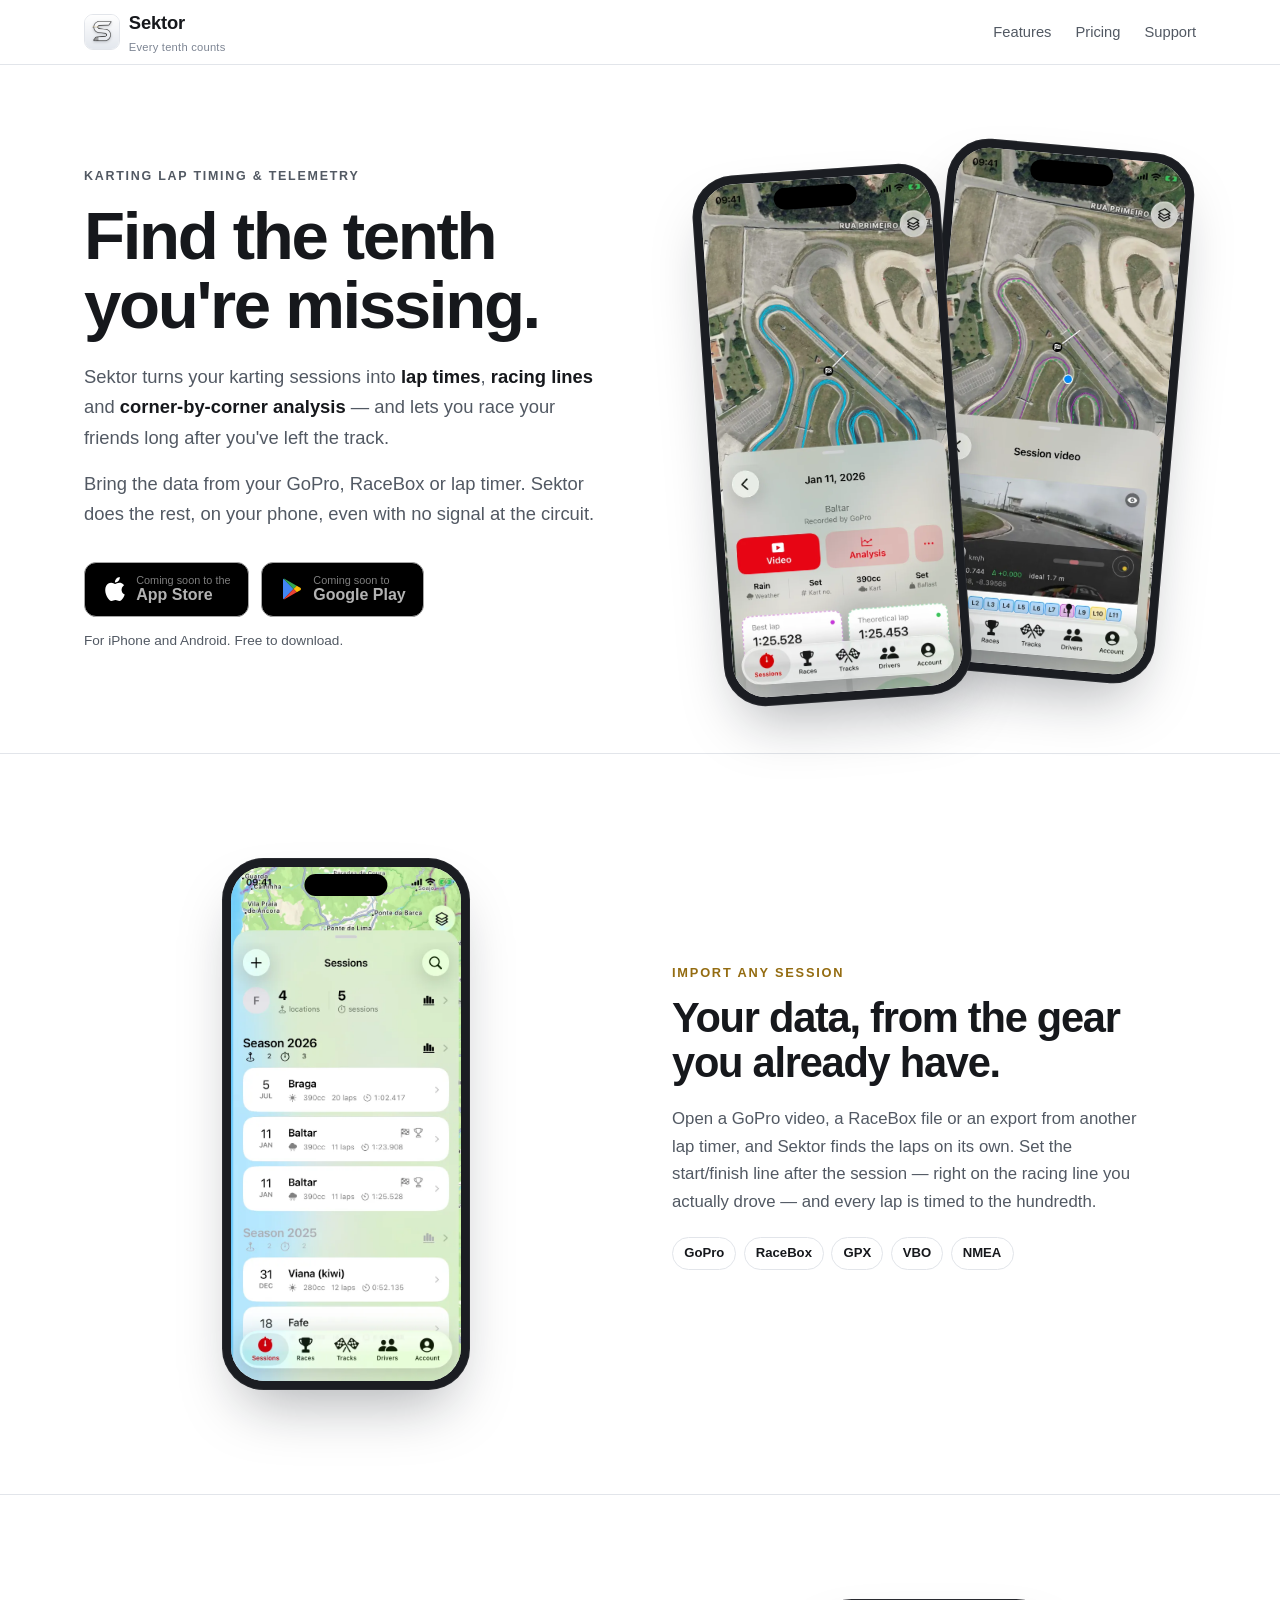
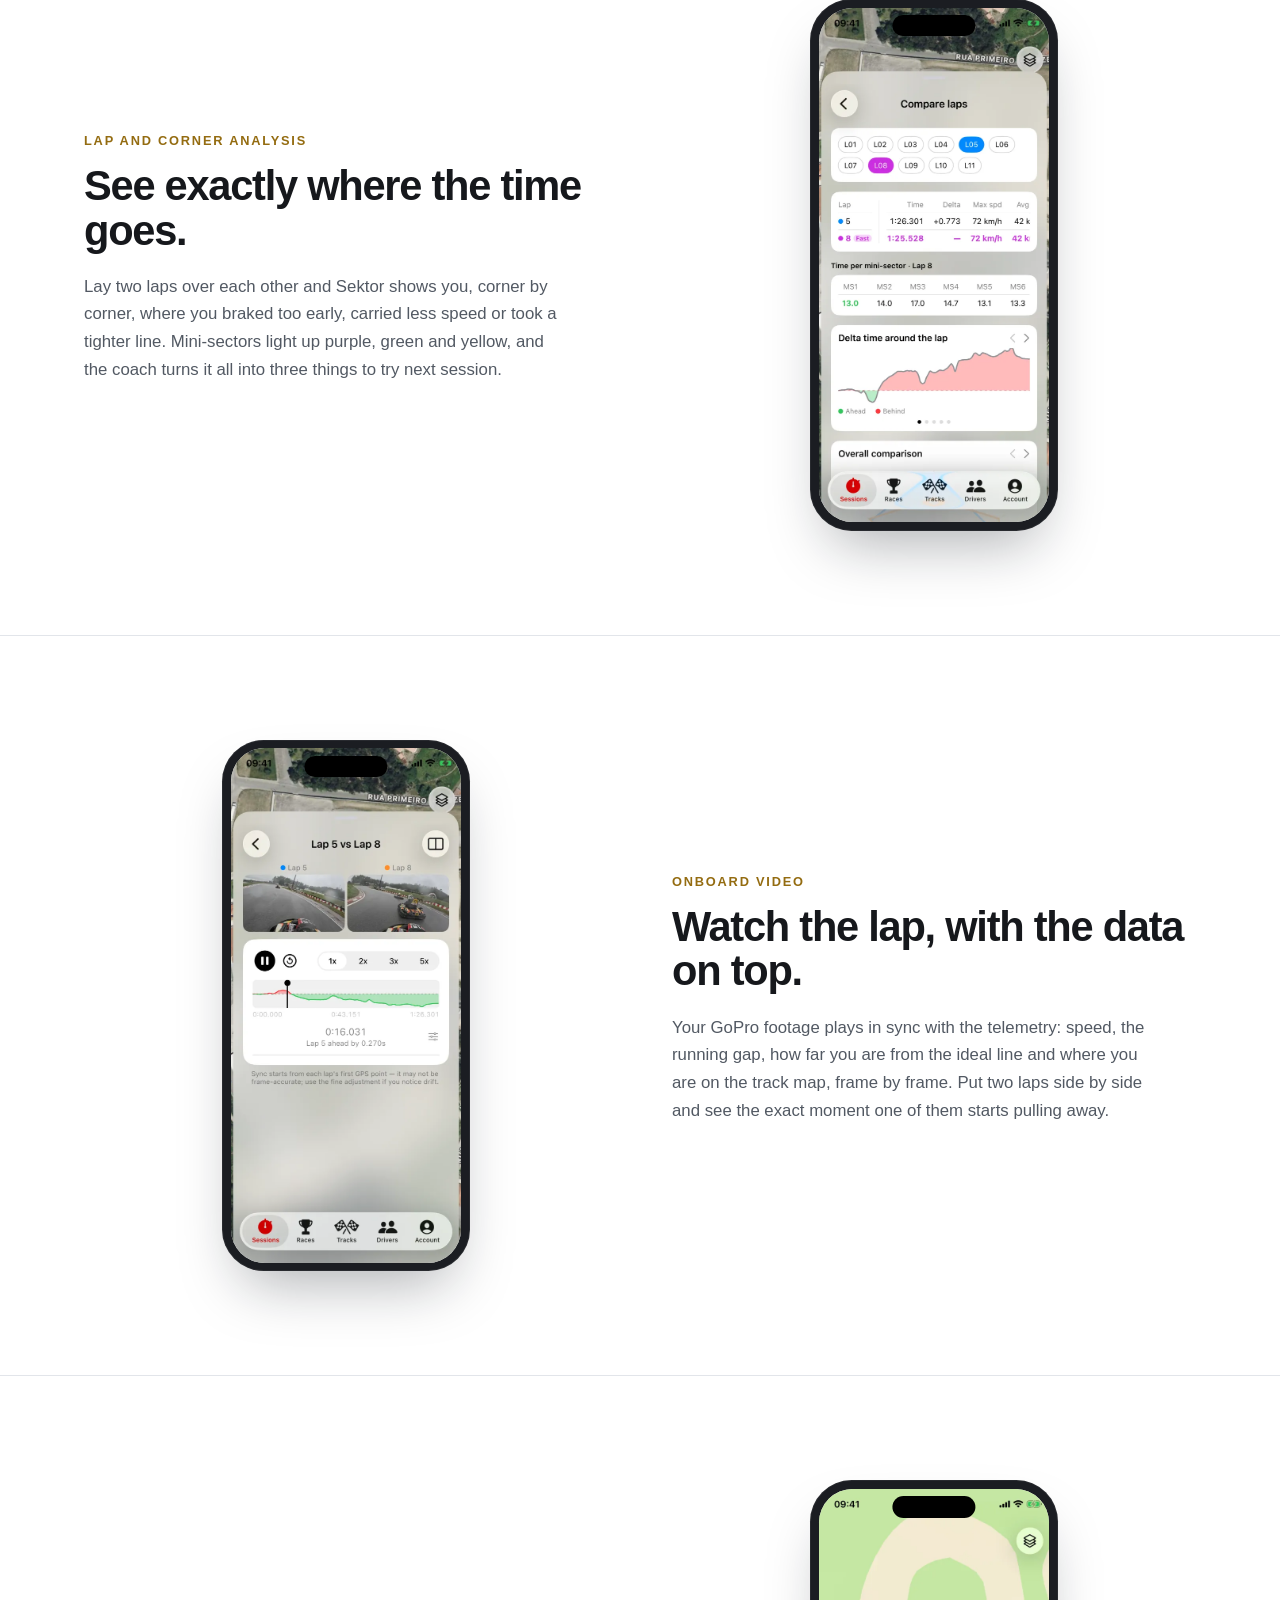
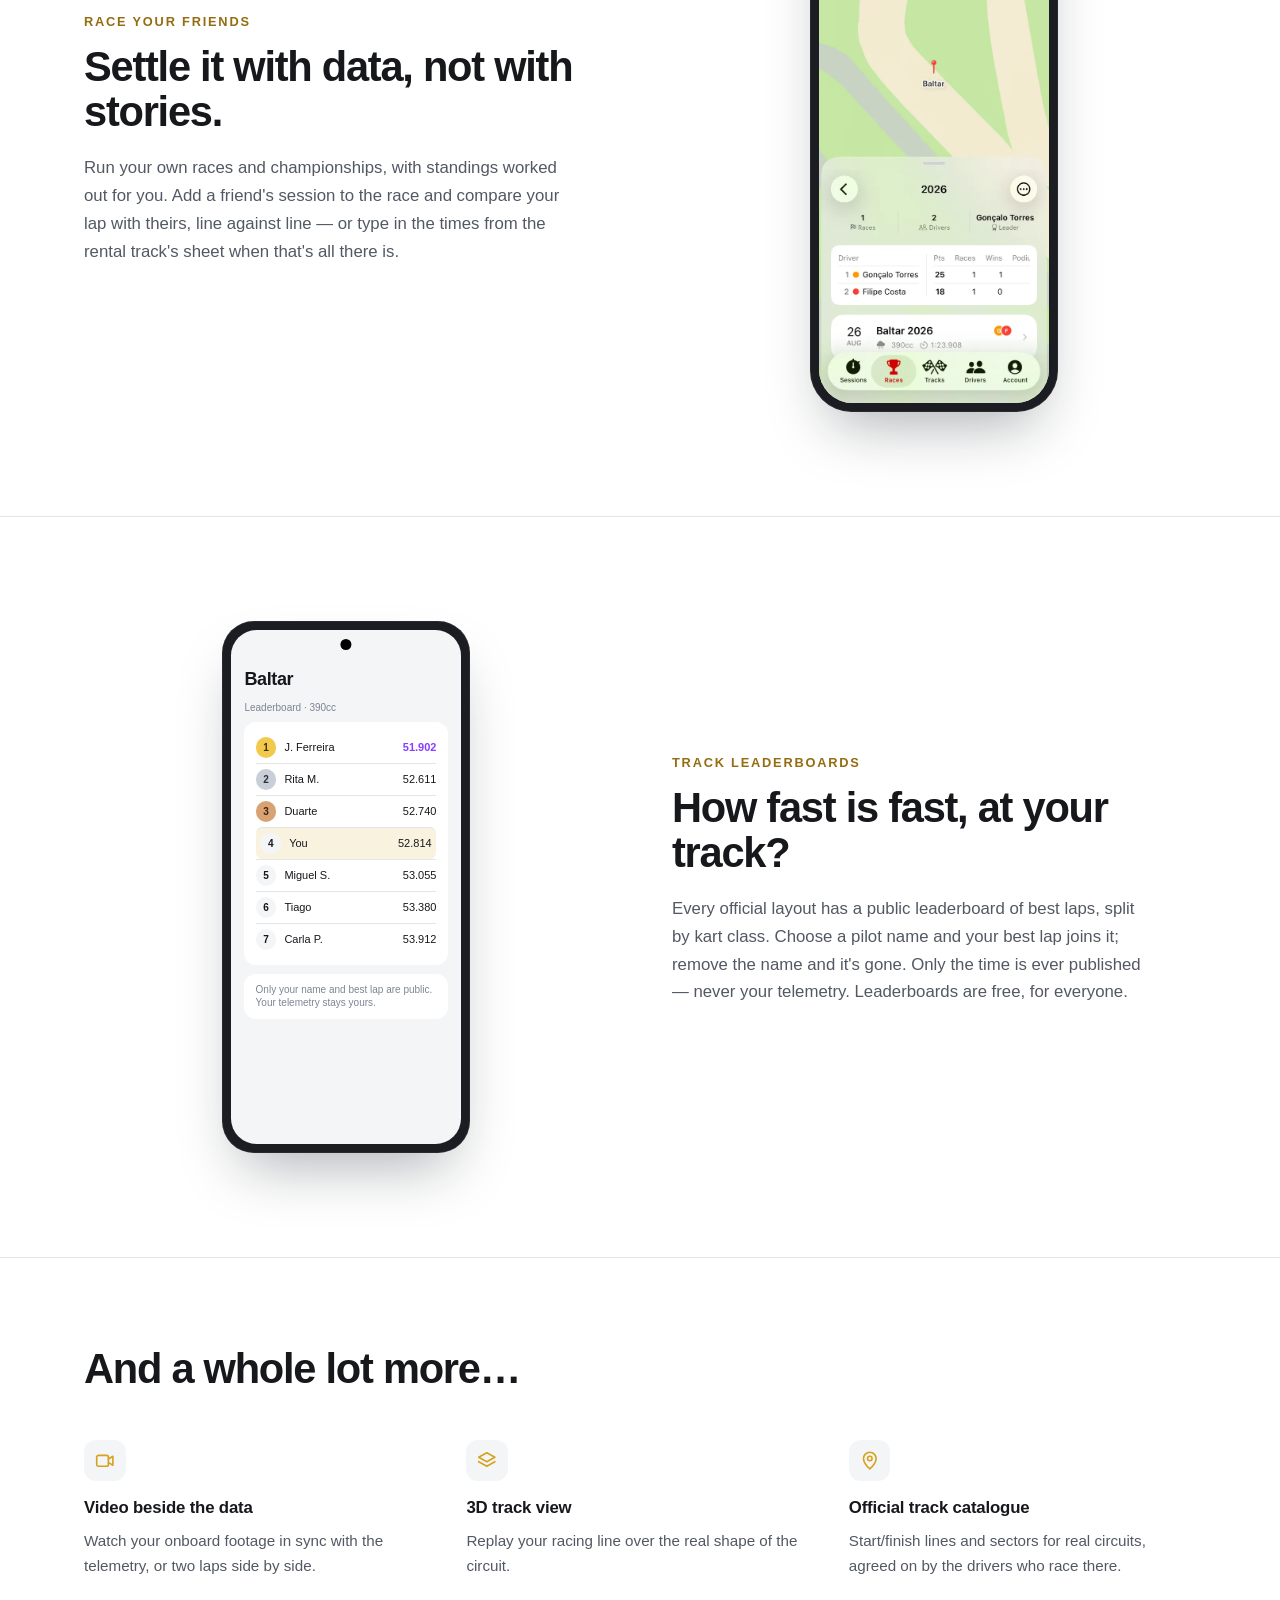
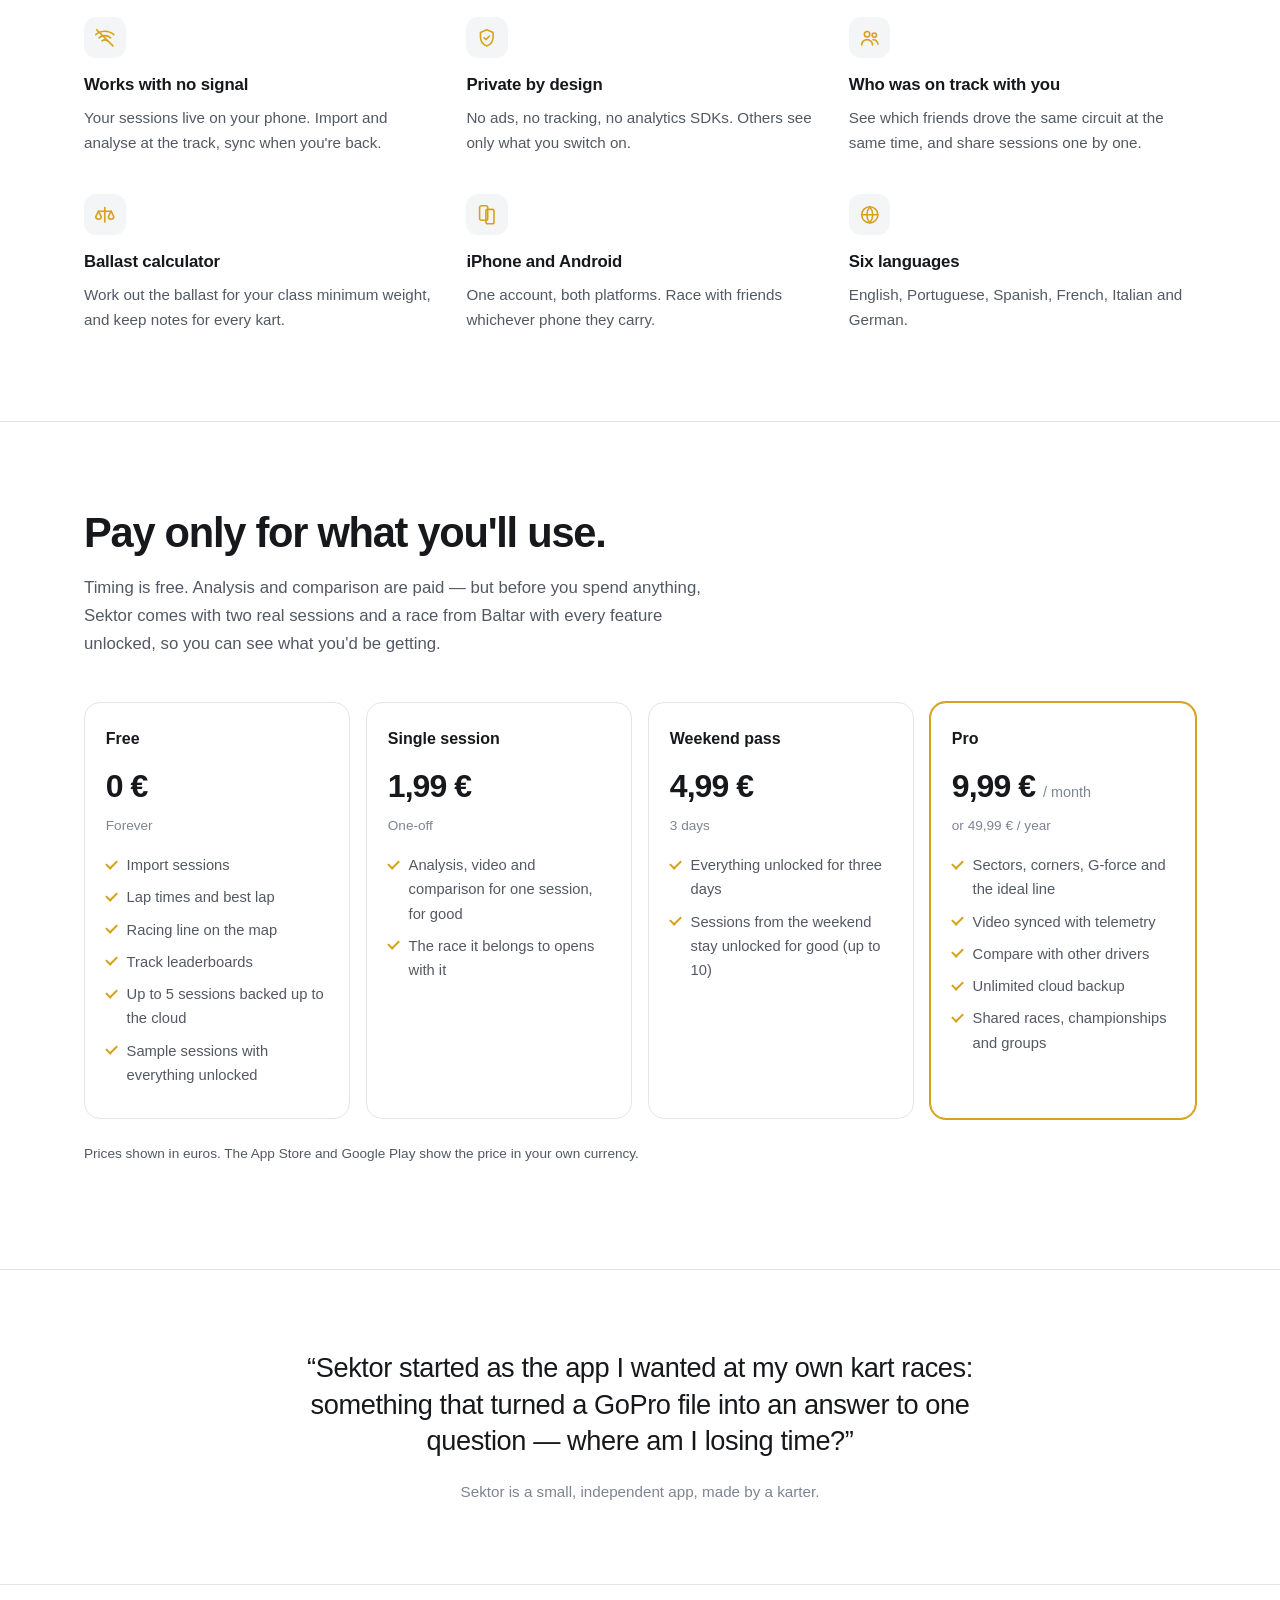
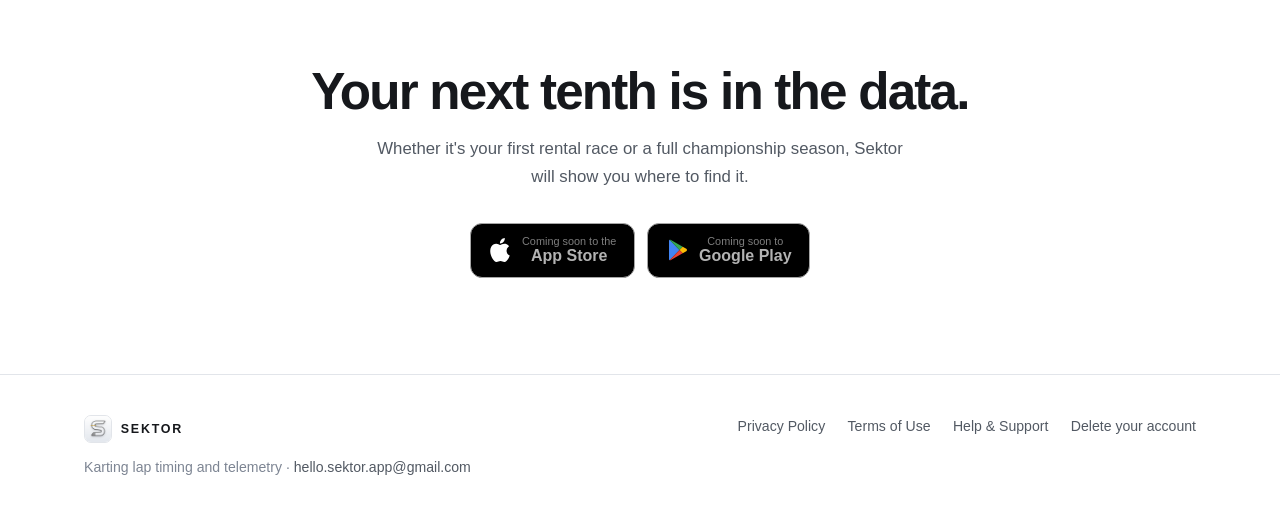
==== commit 3d804bfa: "Icone novo (S com a linha dourada) e os toques de cor em dourado Co-Authored-By: Claude Opus 5.5 <no" ====
--- a/index.html
+++ b/index.html
@@ -6,8 +6,8 @@
 <title>Sektor · Karting lap timing and telemetry</title>
 <meta name="description" content="Sektor turns your karting sessions into lap times, racing lines and corner-by-corner analysis — and lets you race your friends long after you've left the track. For iPhone and Android.">
 <meta name="color-scheme" content="light">
-<link rel="icon" type="image/png" sizes="32x32" href="favicon-32.png?v=4">
-<link rel="apple-touch-icon" href="favicon-180.png?v=4">
+<link rel="icon" type="image/png" sizes="32x32" href="favicon-32.png?v=5">
+<link rel="apple-touch-icon" href="favicon-180.png?v=5">
 <link rel="stylesheet" href="style.css">
 </head>
 <body class="home">
--- a/style.css
+++ b/style.css
@@ -5,7 +5,8 @@
   --ink-soft: #525963;
   --ink-faint: #7d8593;
   --line: #e2e5ea;
-  --accent: #d0101f;
+  --accent: #946c11;
+  --accent-line: #d6a21e;
   --code-bg: #f0f2f5;
 }
 * { box-sizing: border-box; }
@@ -150,7 +151,7 @@
 .progress i { display: block; height: 100%; width: 100%; background: var(--green); }
 .corner { display: flex; justify-content: space-between; align-items: center; }
 .corner b { font-size: 12px; }
-.delta-bad { color: var(--accent); font-weight: 700; font-variant-numeric: tabular-nums; }
+.delta-bad { color: #d0101f; font-weight: 700; font-variant-numeric: tabular-nums; }
 .delta-good { color: var(--green); font-weight: 700; font-variant-numeric: tabular-nums; }
 .sectors { display: flex; gap: 2px; margin-top: .4rem; }
 .sectors i { flex: 1; height: .4rem; border-radius: 2px; }
@@ -160,7 +161,7 @@
 .p2 { background: #c9cfd8; color: #2b3138 !important; }
 .p3 { background: #d9a273; color: #3a2210 !important; }
 .who { flex: 1; margin-left: .5rem; color: var(--ink) !important; }
-.me { background: color-mix(in srgb, var(--accent) 10%, transparent); border-radius: .4rem; padding-left: .3rem !important; padding-right: .3rem !important; }
+.me { background: color-mix(in srgb, var(--accent-line) 14%, transparent); border-radius: .4rem; padding-left: .3rem !important; padding-right: .3rem !important; }
 
 /* Feature blocks */
 .feature { padding: 5.5rem 0; border-top: 1px solid var(--line); }
@@ -181,7 +182,7 @@
 .grid { display: grid; grid-template-columns: repeat(3, 1fr); gap: 2.4rem 2.2rem; }
 .grid h4 { font-size: 1.05rem; margin: .8rem 0 .4rem; letter-spacing: -.01em; }
 .grid p { font-size: .95rem; margin: 0; }
-.icon { width: 2.6rem; height: 2.6rem; border-radius: .75rem; display: grid; place-items: center; background: var(--tint); color: var(--accent); }
+.icon { width: 2.6rem; height: 2.6rem; border-radius: .75rem; display: grid; place-items: center; background: var(--tint); color: var(--accent-line); }
 .icon svg { width: 1.35rem; height: 1.35rem; fill: none; stroke: currentColor; stroke-width: 1.8; stroke-linecap: round; stroke-linejoin: round; }
 
 /* Pricing */
@@ -189,15 +190,15 @@
 .pricing .intro { max-width: 40rem; margin: -1.8rem 0 2.8rem; font-size: 1.05rem; }
 .plans { display: grid; grid-template-columns: repeat(4, 1fr); gap: 1rem; }
 .plan { background: var(--surface); border: 1px solid var(--line); border-radius: 1rem; padding: 1.4rem 1.3rem; display: flex; flex-direction: column; }
-.plan.featured { border-color: var(--accent); box-shadow: 0 0 0 1px var(--accent); }
+.plan.featured { border-color: var(--accent-line); box-shadow: 0 0 0 1px var(--accent-line); }
 .plan h4 { margin: 0; font-size: 1rem; }
 .price { font-size: 2rem; font-weight: 700; letter-spacing: -.03em; margin: .5rem 0 .1rem; color: var(--ink); }
 .price small { font-size: .9rem; font-weight: 500; color: var(--ink-faint); letter-spacing: 0; }
 .plan .alt { font-size: .85rem; color: var(--ink-faint); margin: 0 0 1rem; min-height: 1.3em; }
 .plan ul { list-style: none; padding: 0; margin: 0; font-size: .92rem; }
 .plan li { padding-left: 1.3rem; position: relative; margin-bottom: .5rem; }
-.plan li::before { content: ""; position: absolute; left: 0; top: .45em; width: .55rem; height: .3rem; border-left: 2px solid var(--accent);
-  border-bottom: 2px solid var(--accent); rotate: -45deg; }
+.plan li::before { content: ""; position: absolute; left: 0; top: .45em; width: .55rem; height: .3rem; border-left: 2px solid var(--accent-line);
+  border-bottom: 2px solid var(--accent-line); rotate: -45deg; }
 .fineprint { font-size: .85rem; color: var(--ink-faint); margin-top: 1.5rem; }
 
 /* Maker + CTA + footer */
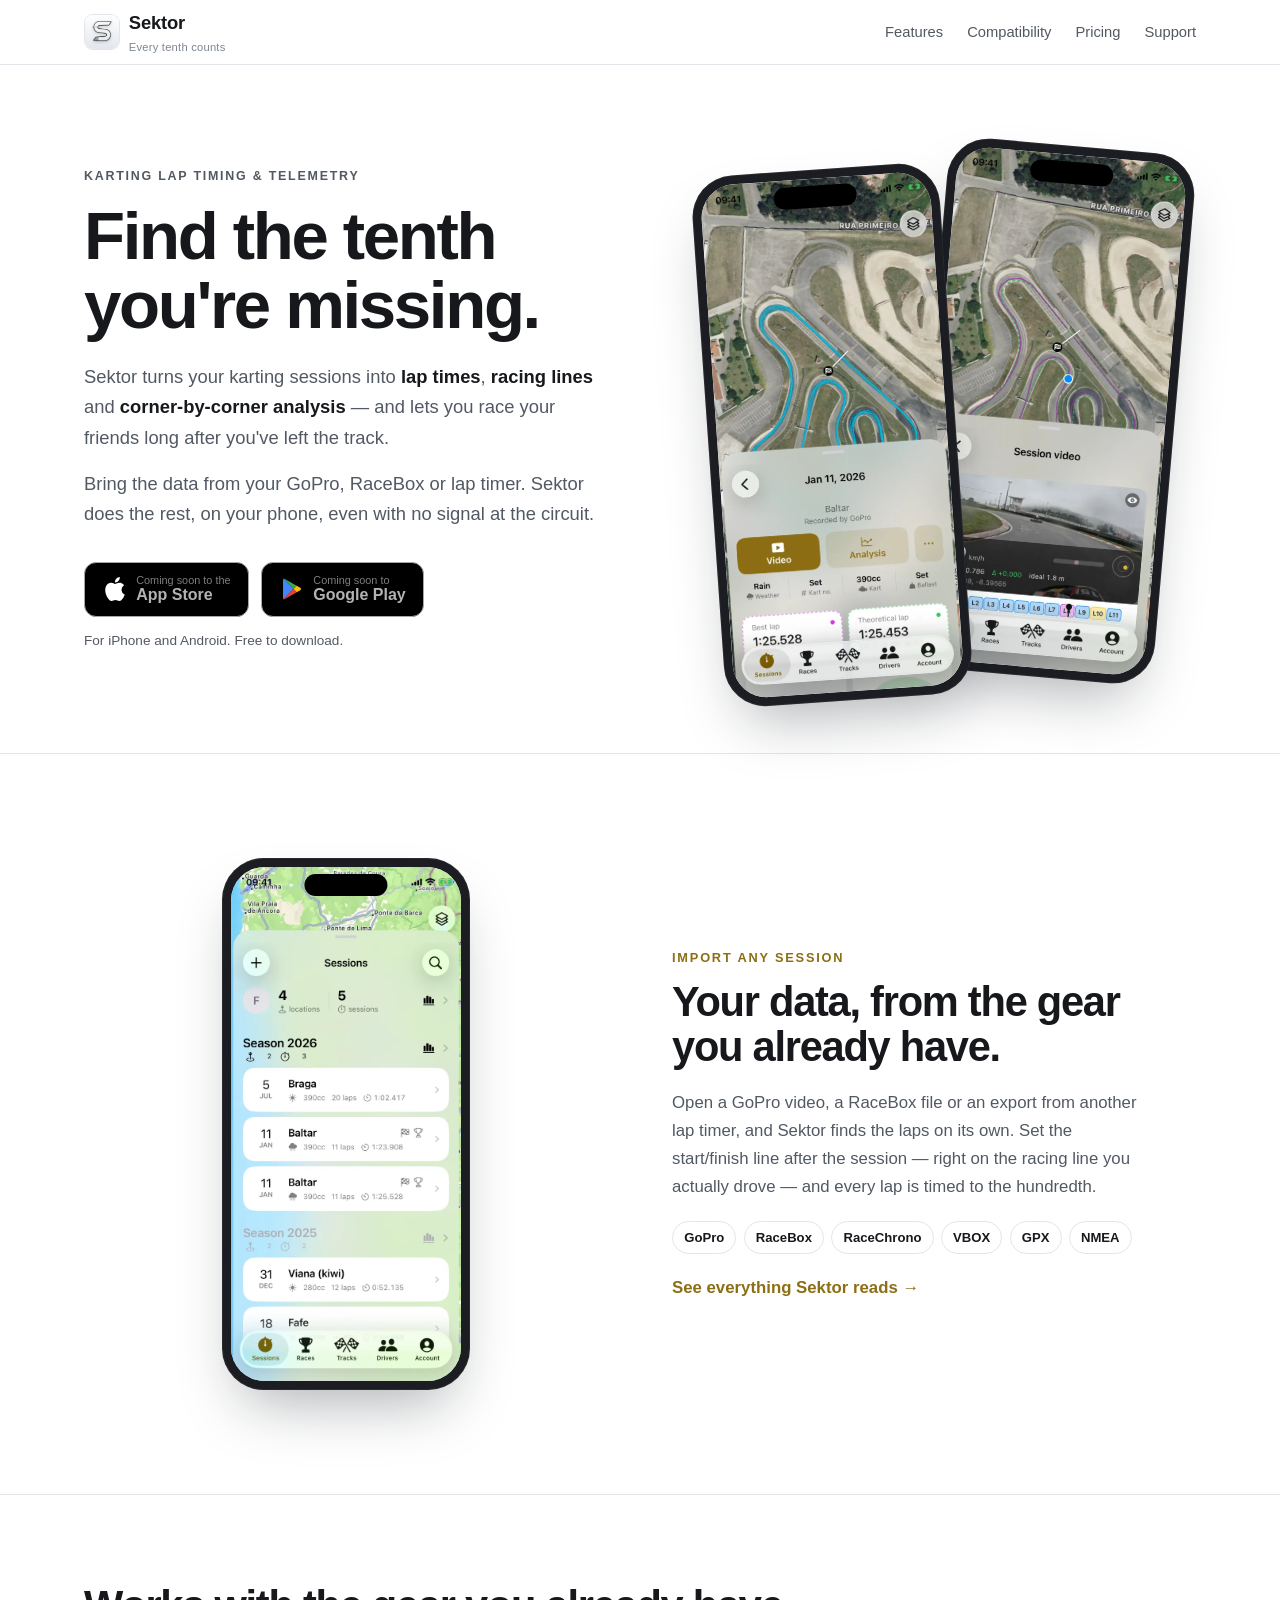
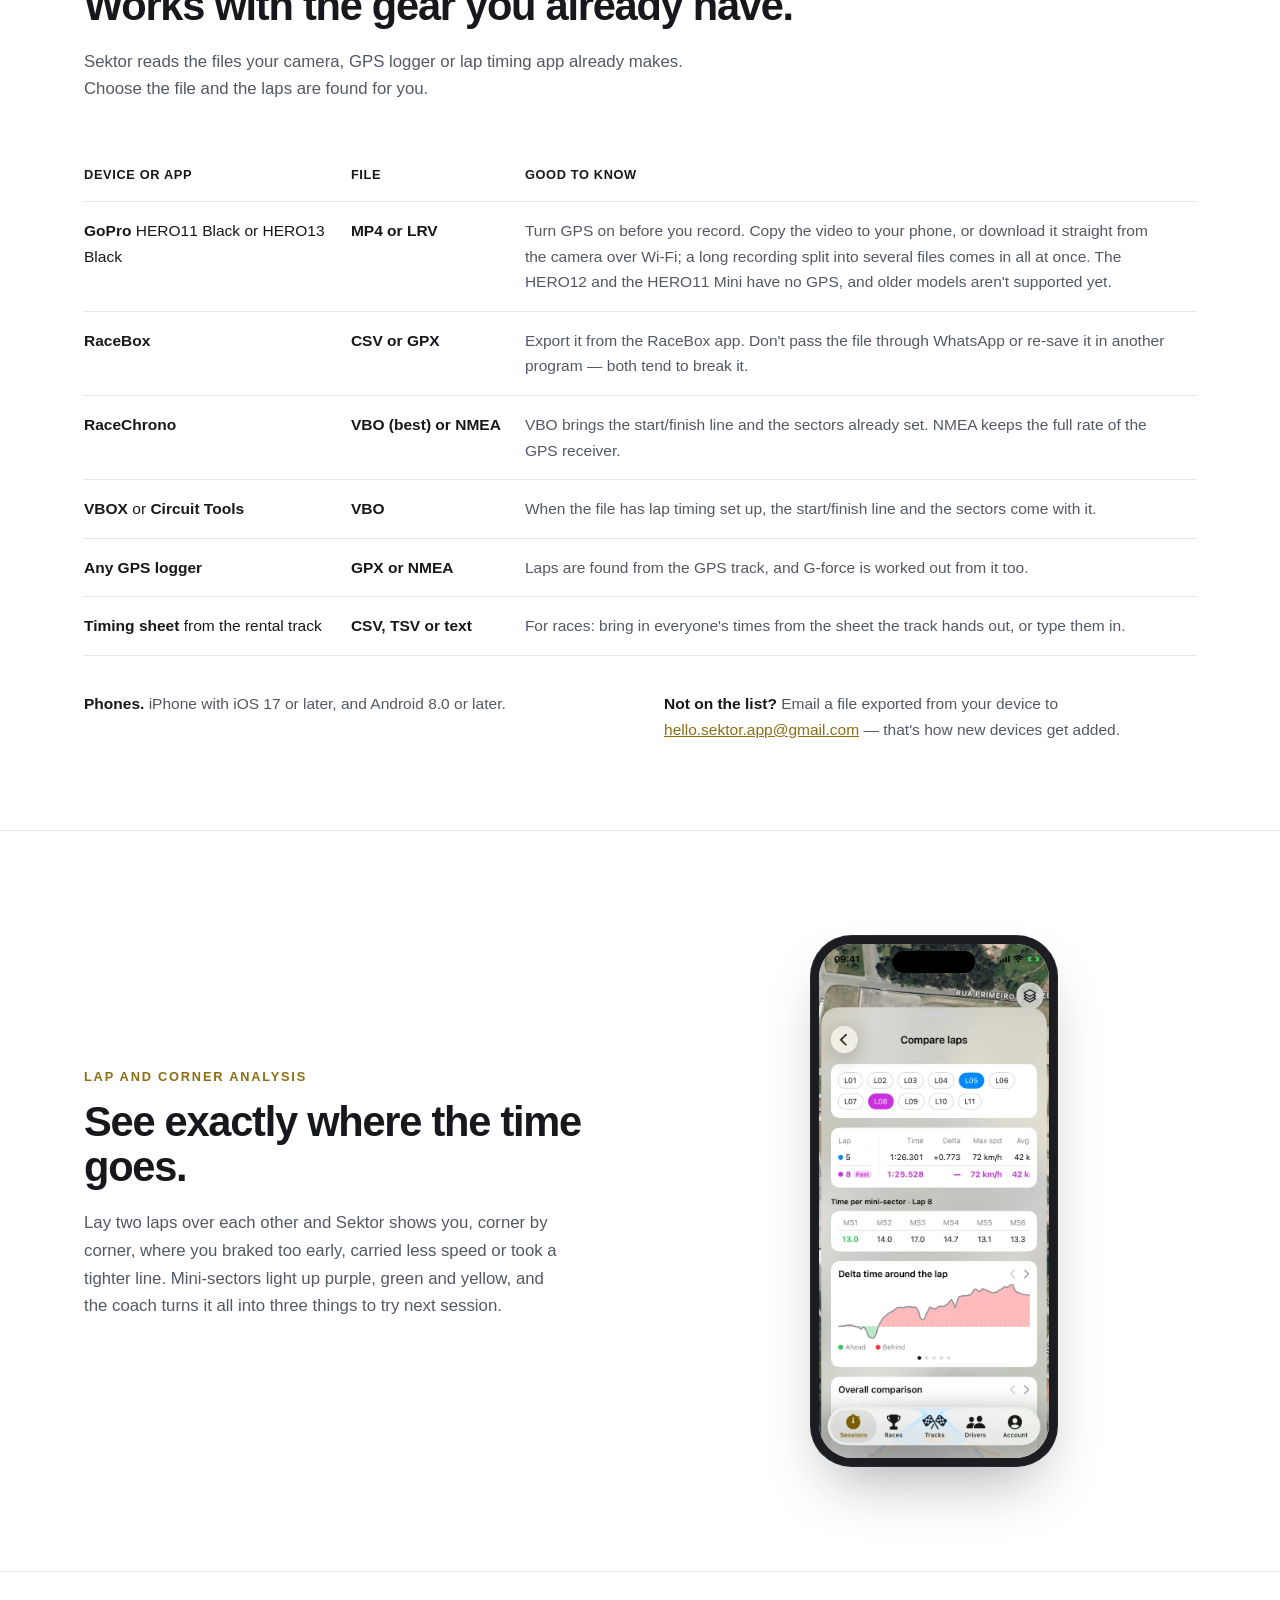
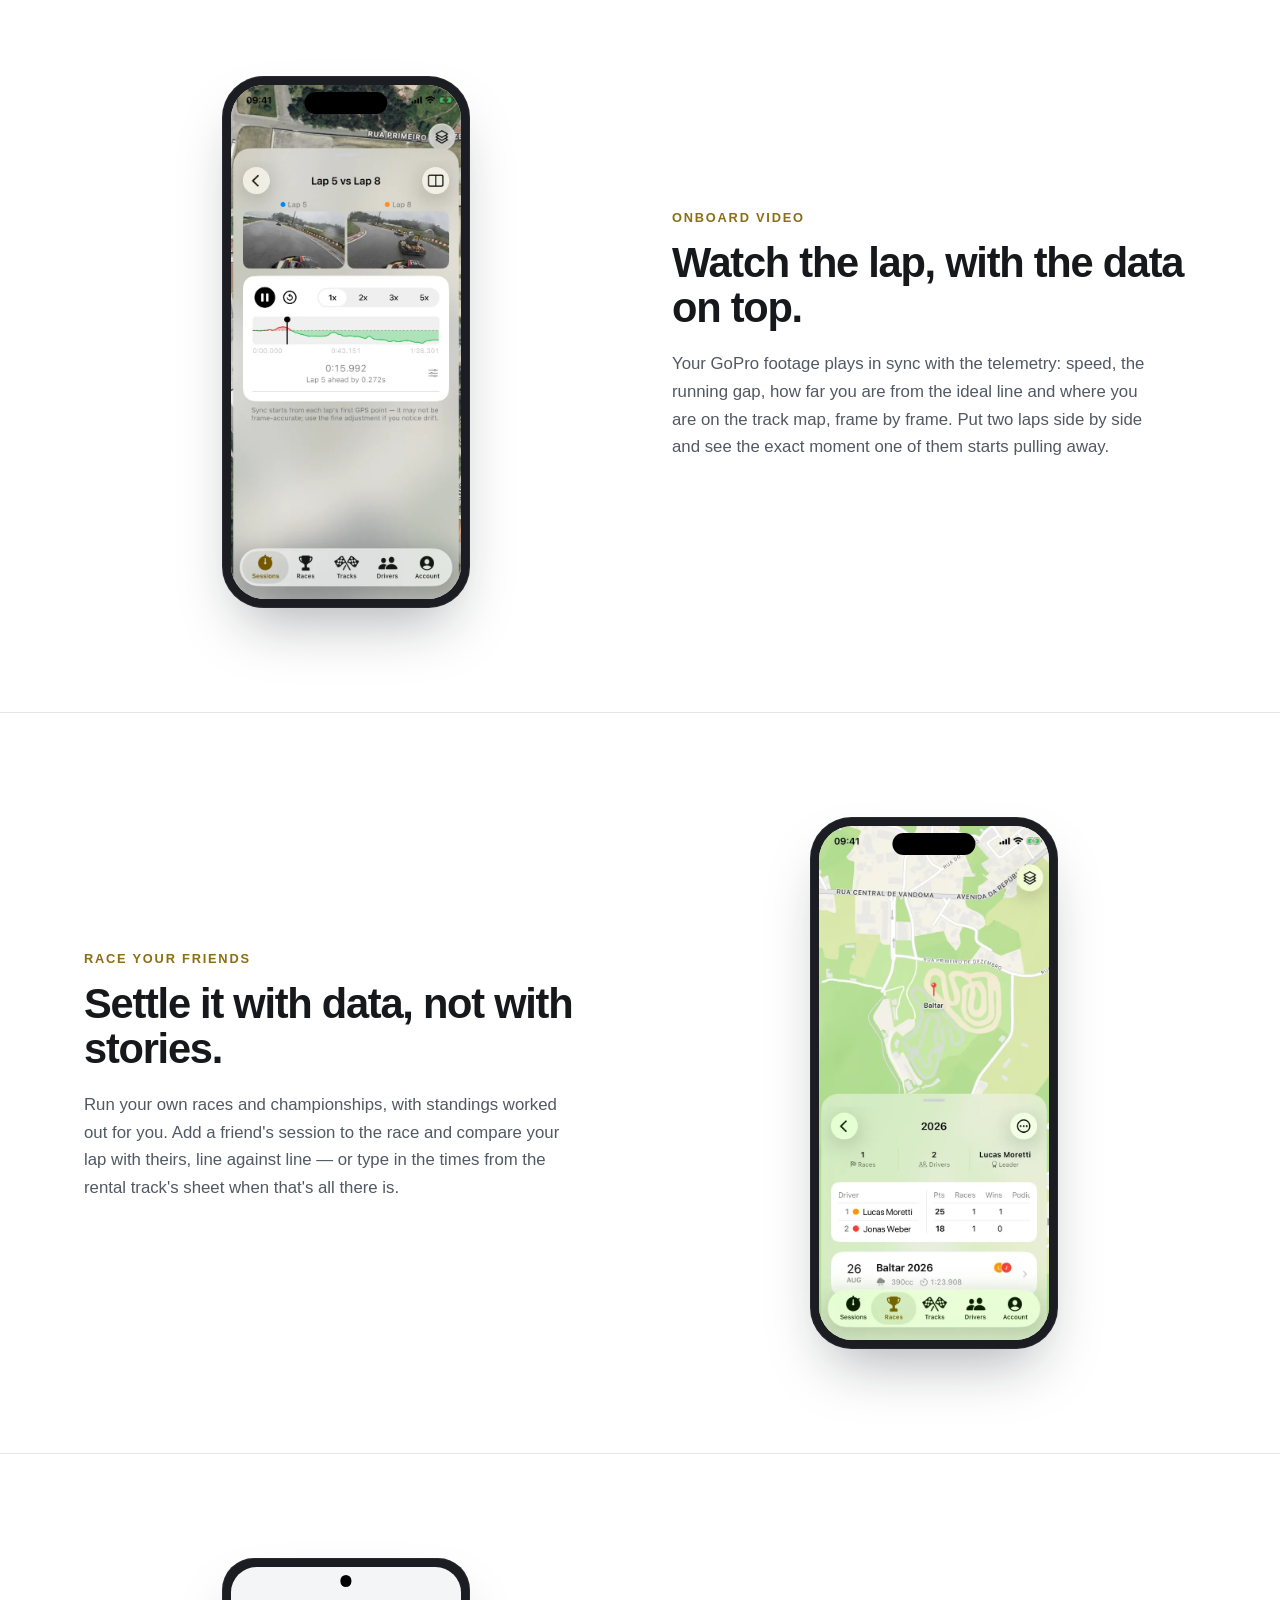
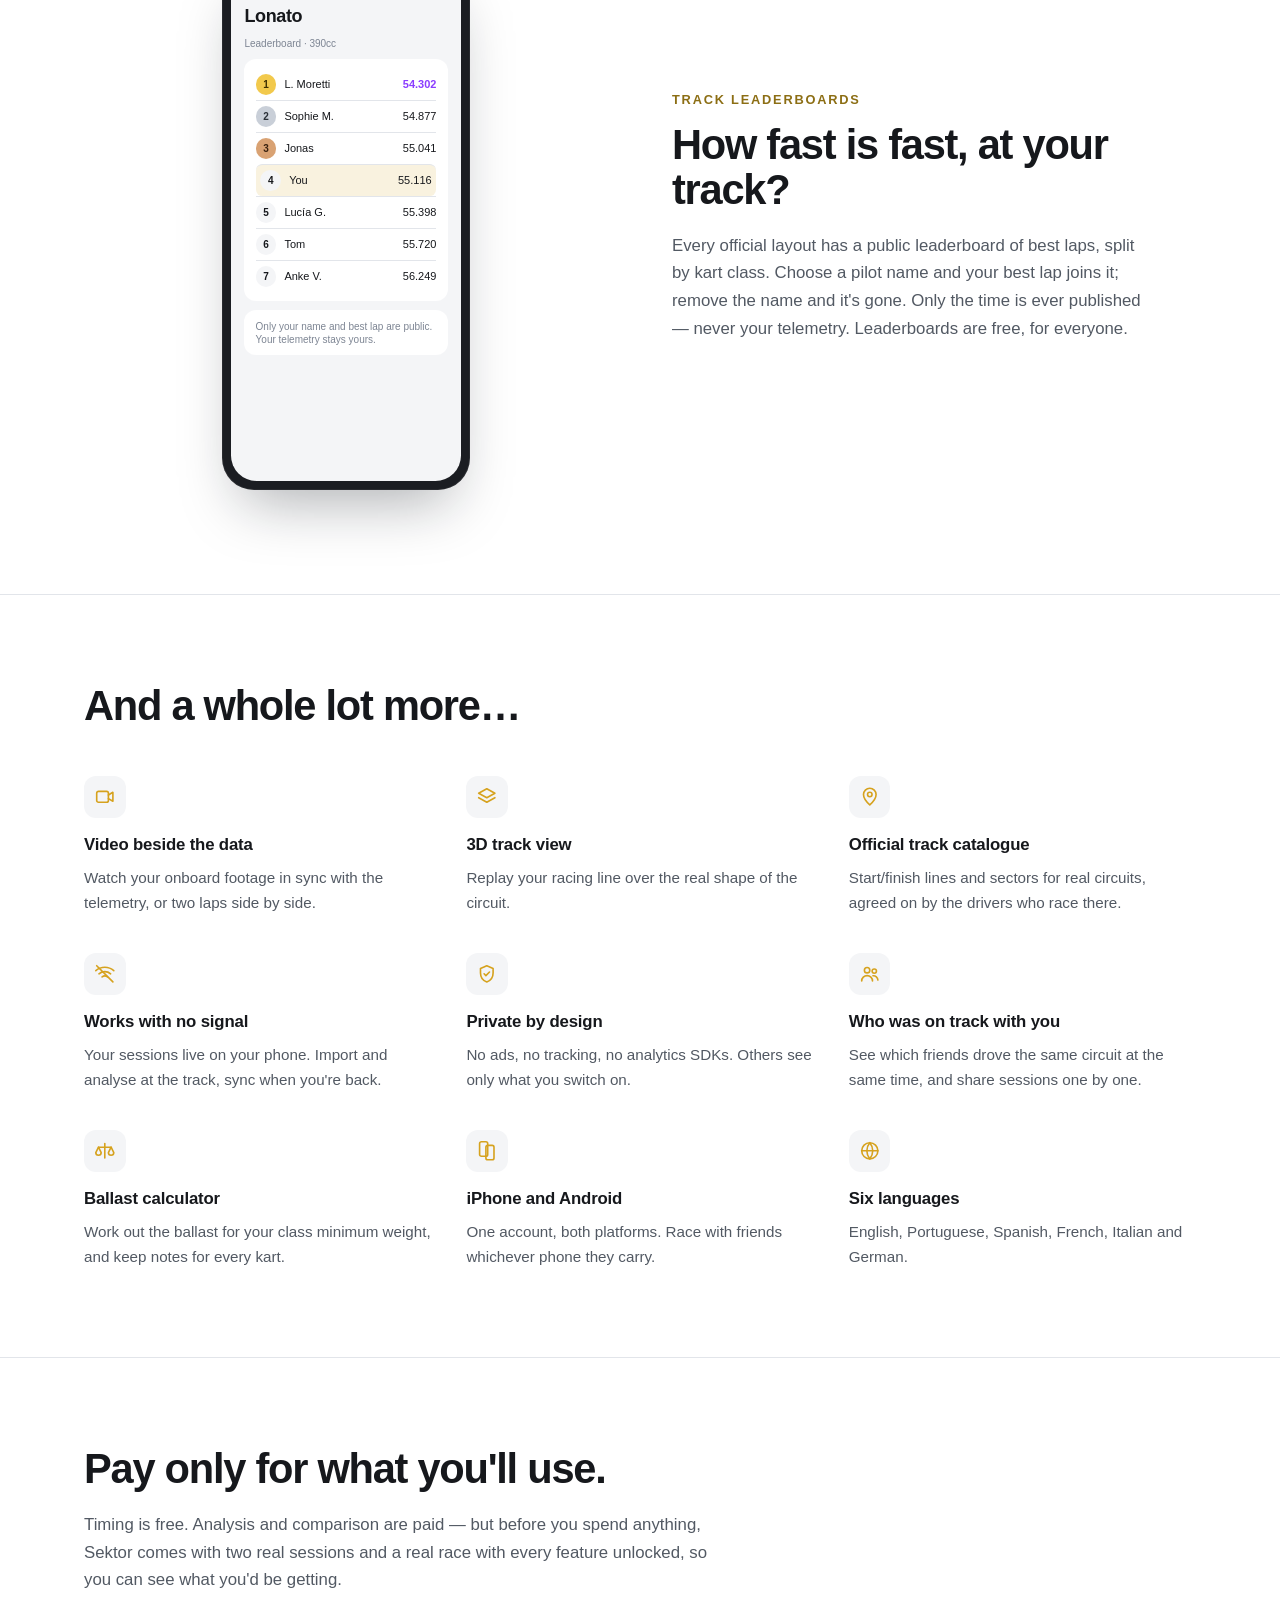
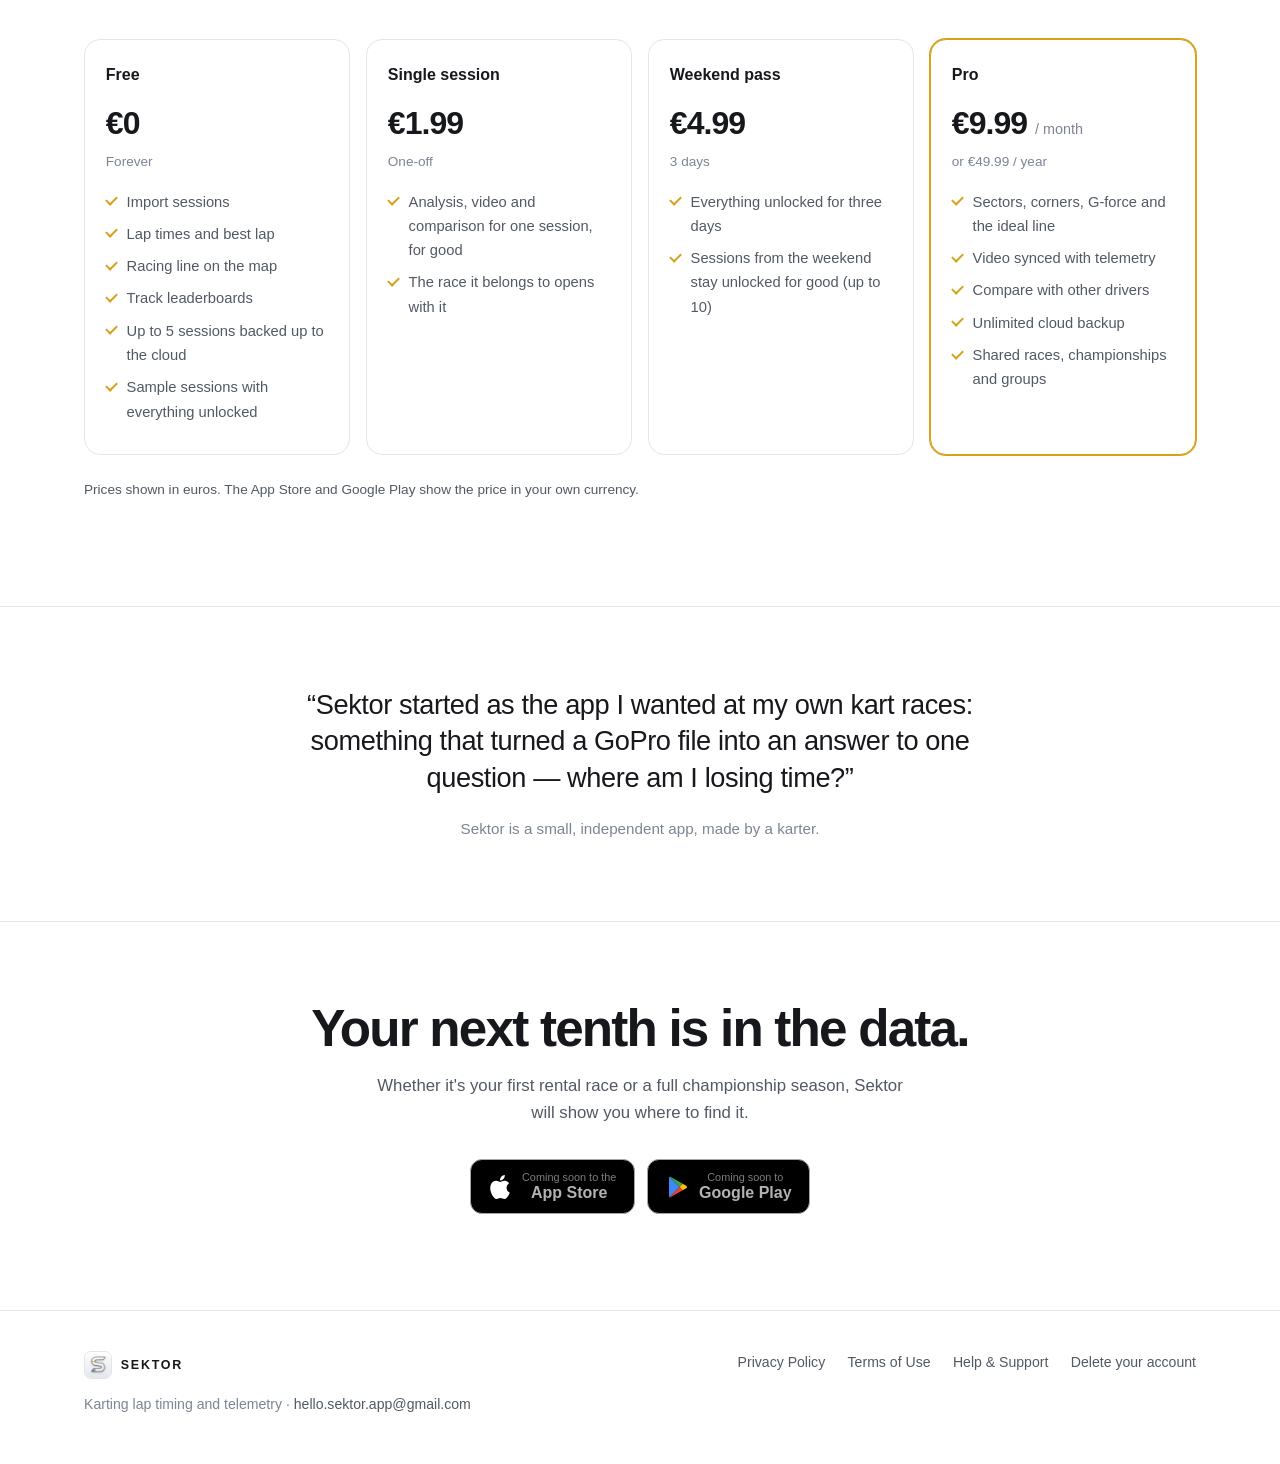
==== commit f68ef723: "Compatibilidade, exemplos internacionais e a HERO12 sem GPS - Seccao nova de compatibilidade (#compa" ====
--- a/index.html
+++ b/index.html
@@ -30,6 +30,7 @@
     <a class="brand" href="./"><img src="icon.png" alt=""><span>Sektor<small>Every tenth counts</small></span></a>
     <nav>
       <a href="#features">Features</a>
+      <a href="#compatibility">Compatibility</a>
       <a href="#pricing">Pricing</a>
       <a href="suporte.html">Support</a>
     </nav>
@@ -68,15 +69,16 @@
   </div>
 </section>
 
-<section class="feature" id="features">
+<section class="feature flip" id="features">
   <div class="container">
     <div class="copy">
       <h2>Import any session</h2>
       <h3>Your data, from the gear you already have.</h3>
       <p>Open a GoPro video, a RaceBox file or an export from another lap timer, and Sektor finds the laps on its own. Set the start/finish line after the session — right on the racing line you actually drove — and every lap is timed to the hundredth.</p>
       <ul class="chips">
-        <li>GoPro</li><li>RaceBox</li><li>GPX</li><li>VBO</li><li>NMEA</li>
+        <li>GoPro</li><li>RaceBox</li><li>RaceChrono</li><li>VBOX</li><li>GPX</li><li>NMEA</li>
       </ul>
+      <p class="see-all"><a href="#compatibility">See everything Sektor reads →</a></p>
     </div>
     <div class="visual" aria-hidden="true">
       <div class="phone ios solo">
@@ -84,6 +86,28 @@
           <img src="screenshots/sessions-list.webp" alt="" loading="lazy" width="600" height="1299">
         </div>
       </div>
+    </div>
+  </div>
+</section>
+
+<section class="compat" id="compatibility">
+  <div class="container">
+    <h2 class="section-title">Works with the gear you already have.</h2>
+    <p class="intro">Sektor reads the files your camera, GPS logger or lap timing app already makes. Choose the file and the laps are found for you.</p>
+    <table>
+      <thead><tr><th>Device or app</th><th>File</th><th>Good to know</th></tr></thead>
+      <tbody>
+        <tr><td><b>GoPro</b> HERO11 Black or HERO13 Black</td><td>MP4 or LRV</td><td>Turn GPS on before you record. Copy the video to your phone, or download it straight from the camera over Wi-Fi; a long recording split into several files comes in all at once. The HERO12 and the HERO11 Mini have no GPS, and older models aren't supported yet.</td></tr>
+        <tr><td><b>RaceBox</b></td><td>CSV or GPX</td><td>Export it from the RaceBox app. Don't pass the file through WhatsApp or re-save it in another program — both tend to break it.</td></tr>
+        <tr><td><b>RaceChrono</b></td><td>VBO (best) or NMEA</td><td>VBO brings the start/finish line and the sectors already set. NMEA keeps the full rate of the GPS receiver.</td></tr>
+        <tr><td><b>VBOX</b> or <b>Circuit Tools</b></td><td>VBO</td><td>When the file has lap timing set up, the start/finish line and the sectors come with it.</td></tr>
+        <tr><td><b>Any GPS logger</b></td><td>GPX or NMEA</td><td>Laps are found from the GPS track, and G-force is worked out from it too.</td></tr>
+        <tr><td><b>Timing sheet</b> from the rental track</td><td>CSV, TSV or text</td><td>For races: bring in everyone's times from the sheet the track hands out, or type them in.</td></tr>
+      </tbody>
+    </table>
+    <div class="compat-foot">
+      <p><strong>Phones.</strong> iPhone with iOS 17 or later, and Android 8.0 or later.</p>
+      <p><strong>Not on the list?</strong> Email a file exported from your device to <a href="mailto:hello.sektor.app@gmail.com">hello.sektor.app@gmail.com</a> — that's how new devices get added.</p>
     </div>
   </div>
 </section>
@@ -105,7 +129,7 @@
   </div>
 </section>
 
-<section class="feature">
+<section class="feature flip">
   <div class="container">
     <div class="copy">
       <h2>Onboard video</h2>
@@ -139,7 +163,7 @@
   </div>
 </section>
 
-<section class="feature">
+<section class="feature flip">
   <div class="container">
     <div class="copy">
       <h2>Track leaderboards</h2>
@@ -150,17 +174,17 @@
       <div class="phone android solo">
         <div class="screen">
           <div class="pane">
-            <h3>Baltar</h3>
+            <h3>Lonato</h3>
             <div class="sub">Leaderboard · 390cc</div>
             <div class="card">
               <ul class="rows">
-                <li style="border-top:0"><span class="pos p1">1</span><span class="who">J. Ferreira</span><span class="best">51.902</span></li>
-                <li><span class="pos p2">2</span><span class="who">Rita M.</span><span>52.611</span></li>
-                <li><span class="pos p3">3</span><span class="who">Duarte</span><span>52.740</span></li>
-                <li class="me"><span class="pos">4</span><span class="who">You</span><span>52.814</span></li>
-                <li><span class="pos">5</span><span class="who">Miguel S.</span><span>53.055</span></li>
-                <li><span class="pos">6</span><span class="who">Tiago</span><span>53.380</span></li>
-                <li><span class="pos">7</span><span class="who">Carla P.</span><span>53.912</span></li>
+                <li style="border-top:0"><span class="pos p1">1</span><span class="who">L. Moretti</span><span class="best">54.302</span></li>
+                <li><span class="pos p2">2</span><span class="who">Sophie M.</span><span>54.877</span></li>
+                <li><span class="pos p3">3</span><span class="who">Jonas</span><span>55.041</span></li>
+                <li class="me"><span class="pos">4</span><span class="who">You</span><span>55.116</span></li>
+                <li><span class="pos">5</span><span class="who">Lucía G.</span><span>55.398</span></li>
+                <li><span class="pos">6</span><span class="who">Tom</span><span>55.720</span></li>
+                <li><span class="pos">7</span><span class="who">Anke V.</span><span>56.249</span></li>
               </ul>
             </div>
             <div class="card">
@@ -229,11 +253,11 @@
 <section class="pricing" id="pricing">
   <div class="container">
     <h2 class="section-title">Pay only for what you'll use.</h2>
-    <p class="intro">Timing is free. Analysis and comparison are paid — but before you spend anything, Sektor comes with two real sessions and a race from Baltar with every feature unlocked, so you can see what you'd be getting.</p>
+    <p class="intro">Timing is free. Analysis and comparison are paid — but before you spend anything, Sektor comes with two real sessions and a real race with every feature unlocked, so you can see what you'd be getting.</p>
     <div class="plans">
       <div class="plan">
         <h4>Free</h4>
-        <div class="price">0 €</div>
+        <div class="price">€0</div>
         <p class="alt">Forever</p>
         <ul>
           <li>Import sessions</li>
@@ -246,7 +270,7 @@
       </div>
       <div class="plan">
         <h4>Single session</h4>
-        <div class="price">1,99 €</div>
+        <div class="price">€1.99</div>
         <p class="alt">One-off</p>
         <ul>
           <li>Analysis, video and comparison for one session, for good</li>
@@ -255,7 +279,7 @@
       </div>
       <div class="plan">
         <h4>Weekend pass</h4>
-        <div class="price">4,99 €</div>
+        <div class="price">€4.99</div>
         <p class="alt">3 days</p>
         <ul>
           <li>Everything unlocked for three days</li>
@@ -264,8 +288,8 @@
       </div>
       <div class="plan featured">
         <h4>Pro</h4>
-        <div class="price">9,99 € <small>/ month</small></div>
-        <p class="alt">or 49,99 € / year</p>
+        <div class="price">€9.99 <small>/ month</small></div>
+        <p class="alt">or €49.99 / year</p>
         <ul>
           <li>Sectors, corners, G-force and the ideal line</li>
           <li>Video synced with telemetry</li>
--- a/style.css
+++ b/style.css
@@ -5,7 +5,7 @@
   --ink-soft: #525963;
   --ink-faint: #7d8593;
   --line: #e2e5ea;
-  --accent: #946c11;
+  --accent: #8c6e14;
   --accent-line: #d6a21e;
   --code-bg: #f0f2f5;
 }
@@ -166,7 +166,7 @@
 /* Feature blocks */
 .feature { padding: 5.5rem 0; border-top: 1px solid var(--line); }
 .feature .container { display: grid; grid-template-columns: 1fr 1fr; gap: 4rem; align-items: center; }
-.feature:nth-of-type(even) .copy { order: 2; }
+.feature.flip .copy { order: 2; }
 .feature .copy h2 { font-size: .8rem; letter-spacing: .14em; text-transform: uppercase; color: var(--accent); margin: 0 0 .8rem;
   padding: 0; border: 0; }
 .feature .copy h3 { font-size: clamp(1.8rem, 3.4vw, 2.6rem); line-height: 1.08; letter-spacing: -.03em; margin: 0 0 1.2rem; }
@@ -175,6 +175,18 @@
 .chips { display: flex; flex-wrap: wrap; gap: .45rem; margin-top: 1.3rem; padding: 0; list-style: none; }
 .chips li { margin: 0; font-size: .82rem; font-weight: 600; padding: .3rem .7rem; border-radius: 2rem; border: 1px solid var(--line);
   background: var(--surface); color: var(--ink); }
+.see-all { margin: 1.2rem 0 0; font-size: .95rem; font-weight: 600; }
+.see-all a { text-decoration: none; }
+
+/* Compatibility */
+.compat { padding: 5.5rem 0; border-top: 1px solid var(--line); }
+.compat table { margin: 0; font-size: .97rem; }
+.compat th, .compat td { padding: 1rem 1.5rem 1rem 0; }
+.compat td:first-child { color: var(--ink); width: 24%; }
+.compat td:first-child b { font-weight: 700; }
+.compat td:nth-child(2) { color: var(--ink); font-weight: 600; white-space: nowrap; }
+.compat-foot { display: grid; grid-template-columns: 1fr 1fr; gap: 1rem 3rem; margin-top: 2.2rem; }
+.compat-foot p { margin: 0; font-size: .97rem; }
 
 /* More grid */
 .more { padding: 5.5rem 0; border-top: 1px solid var(--line); background: var(--surface); }
@@ -187,7 +199,7 @@
 
 /* Pricing */
 .pricing { padding: 5.5rem 0; border-top: 1px solid var(--line); }
-.pricing .intro { max-width: 40rem; margin: -1.8rem 0 2.8rem; font-size: 1.05rem; }
+.pricing .intro, .compat .intro { max-width: 40rem; margin: -1.8rem 0 2.8rem; font-size: 1.05rem; }
 .plans { display: grid; grid-template-columns: repeat(4, 1fr); gap: 1rem; }
 .plan { background: var(--surface); border: 1px solid var(--line); border-radius: 1rem; padding: 1.4rem 1.3rem; display: flex; flex-direction: column; }
 .plan.featured { border-color: var(--accent-line); box-shadow: 0 0 0 1px var(--accent-line); }
@@ -222,10 +234,16 @@
   .grid { grid-template-columns: repeat(2, 1fr); }
 }
 @media (max-width: 800px) {
+  .compat thead { display: none; }
+  .compat table, .compat tbody, .compat tr, .compat td { display: block; width: auto !important; }
+  .compat tr { padding: 1.1rem 0; border-bottom: 1px solid var(--line); }
+  .compat td { border: 0; padding: 0; }
+  .compat td:nth-child(2) { margin: .15rem 0 .4rem; color: var(--accent); white-space: normal; }
+  .compat-foot { grid-template-columns: 1fr; }
   .topbar nav { display: none; }
   .hero { padding: 3rem 0 2rem; }
   .hero .container, .feature .container { grid-template-columns: 1fr; gap: 2.5rem; }
-  .feature:nth-of-type(even) .copy { order: 0; }
+  .feature.flip .copy { order: 0; }
   .feature { padding: 4rem 0; }
   .phones { height: 30rem; max-width: 26rem; margin: 0 auto; width: 100%; }
   .phones .phone { width: 13.5rem; }
